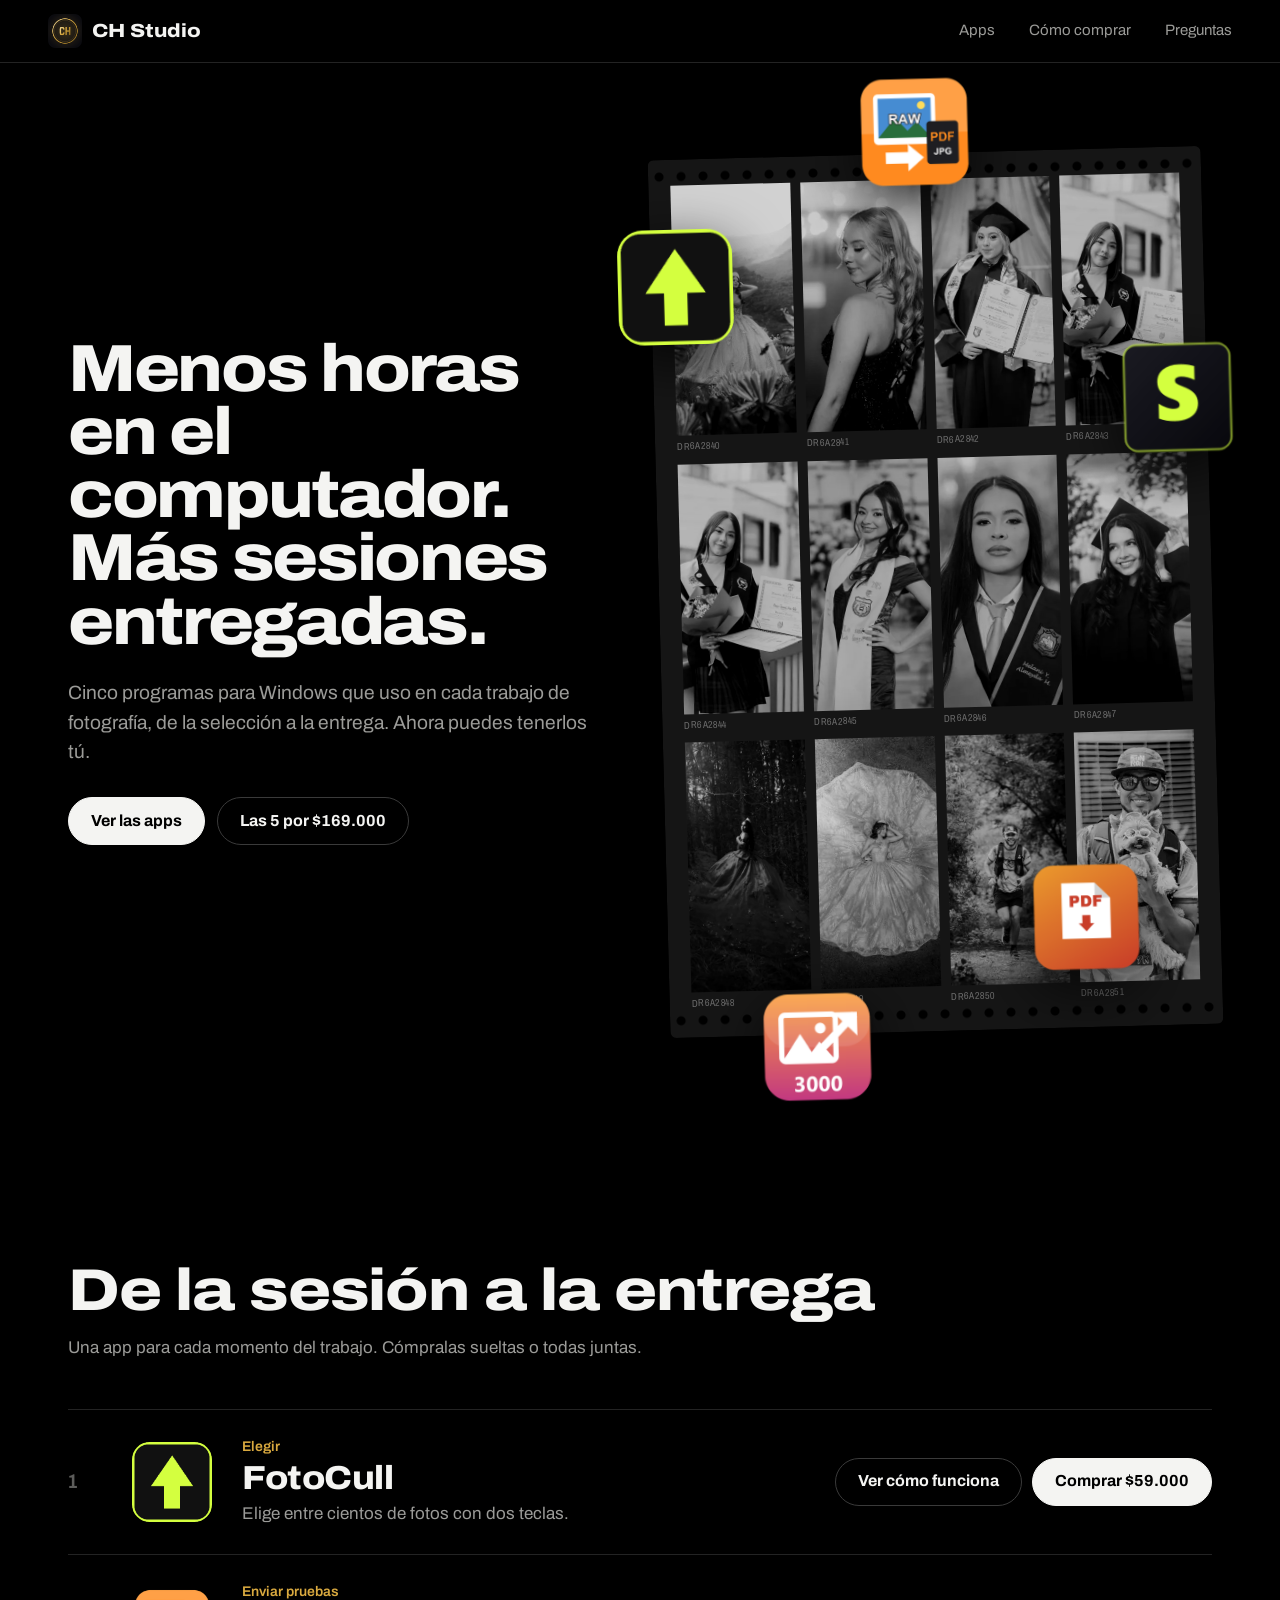
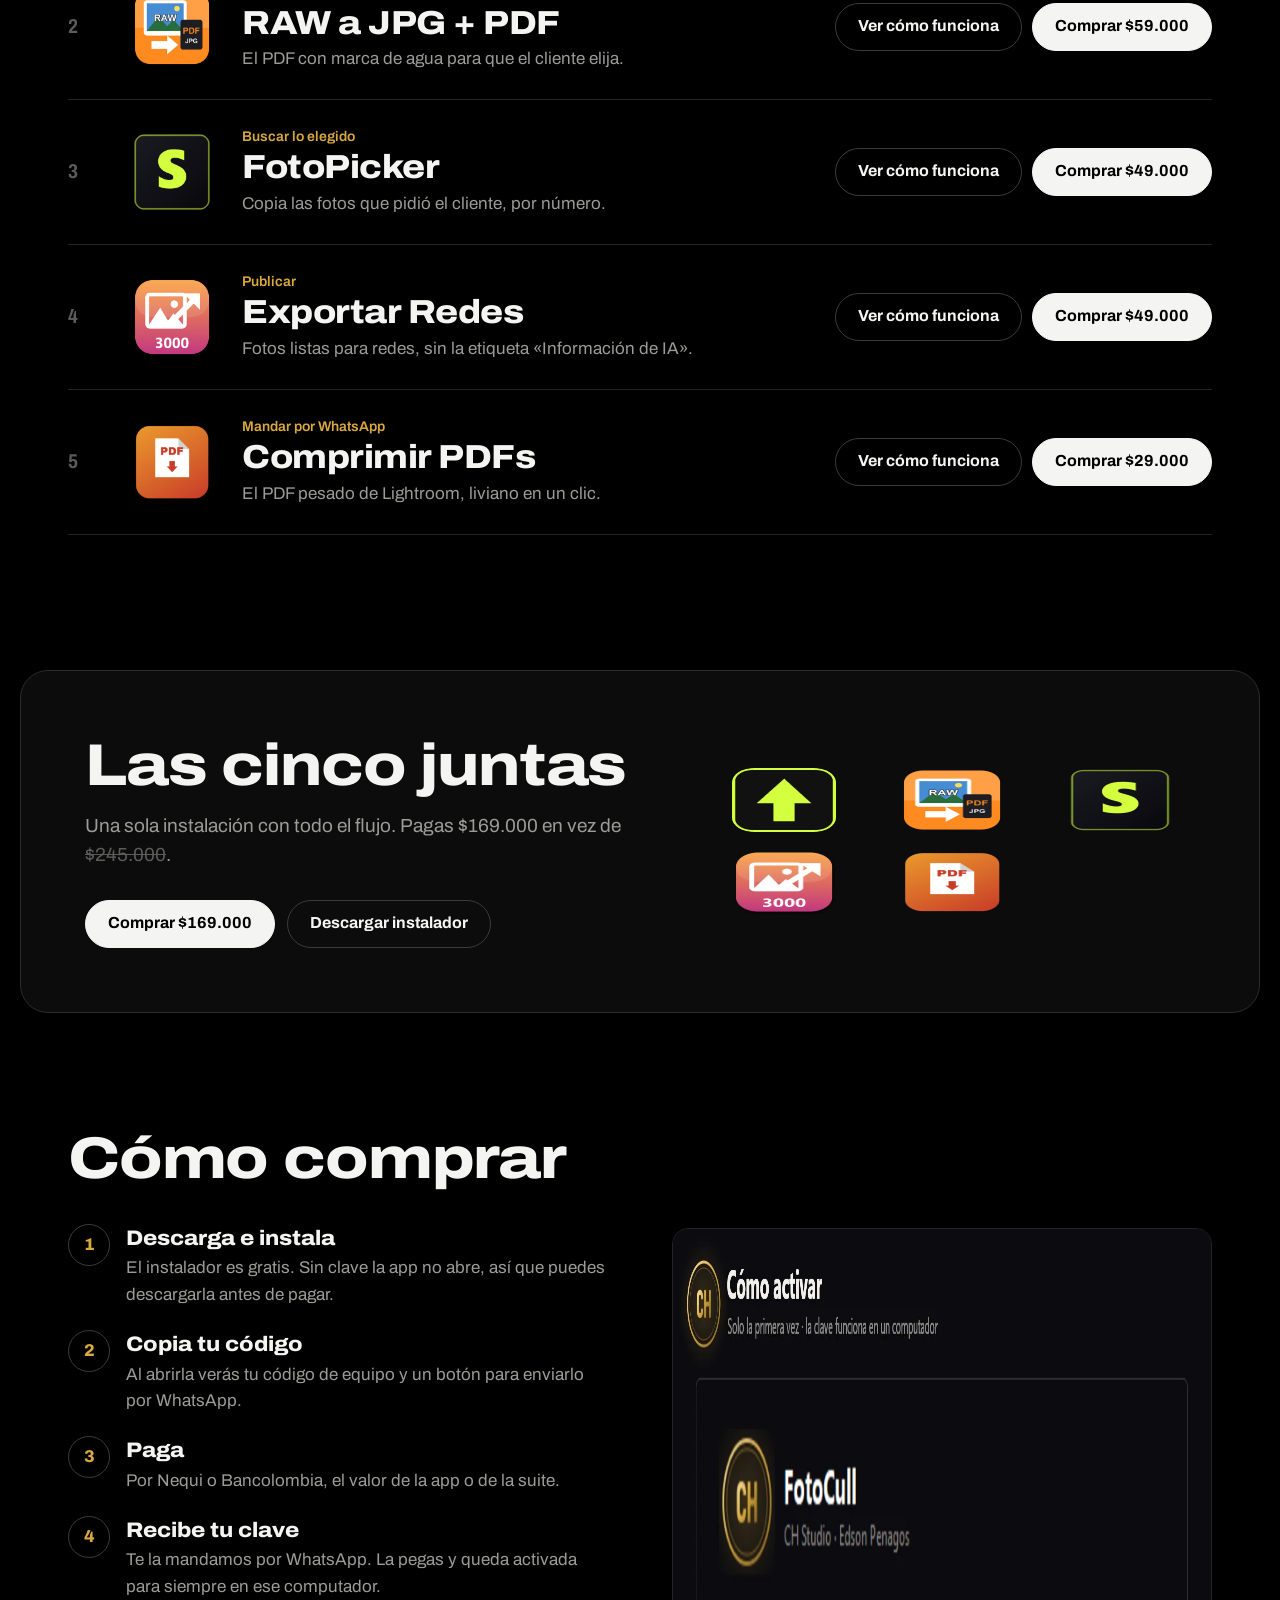
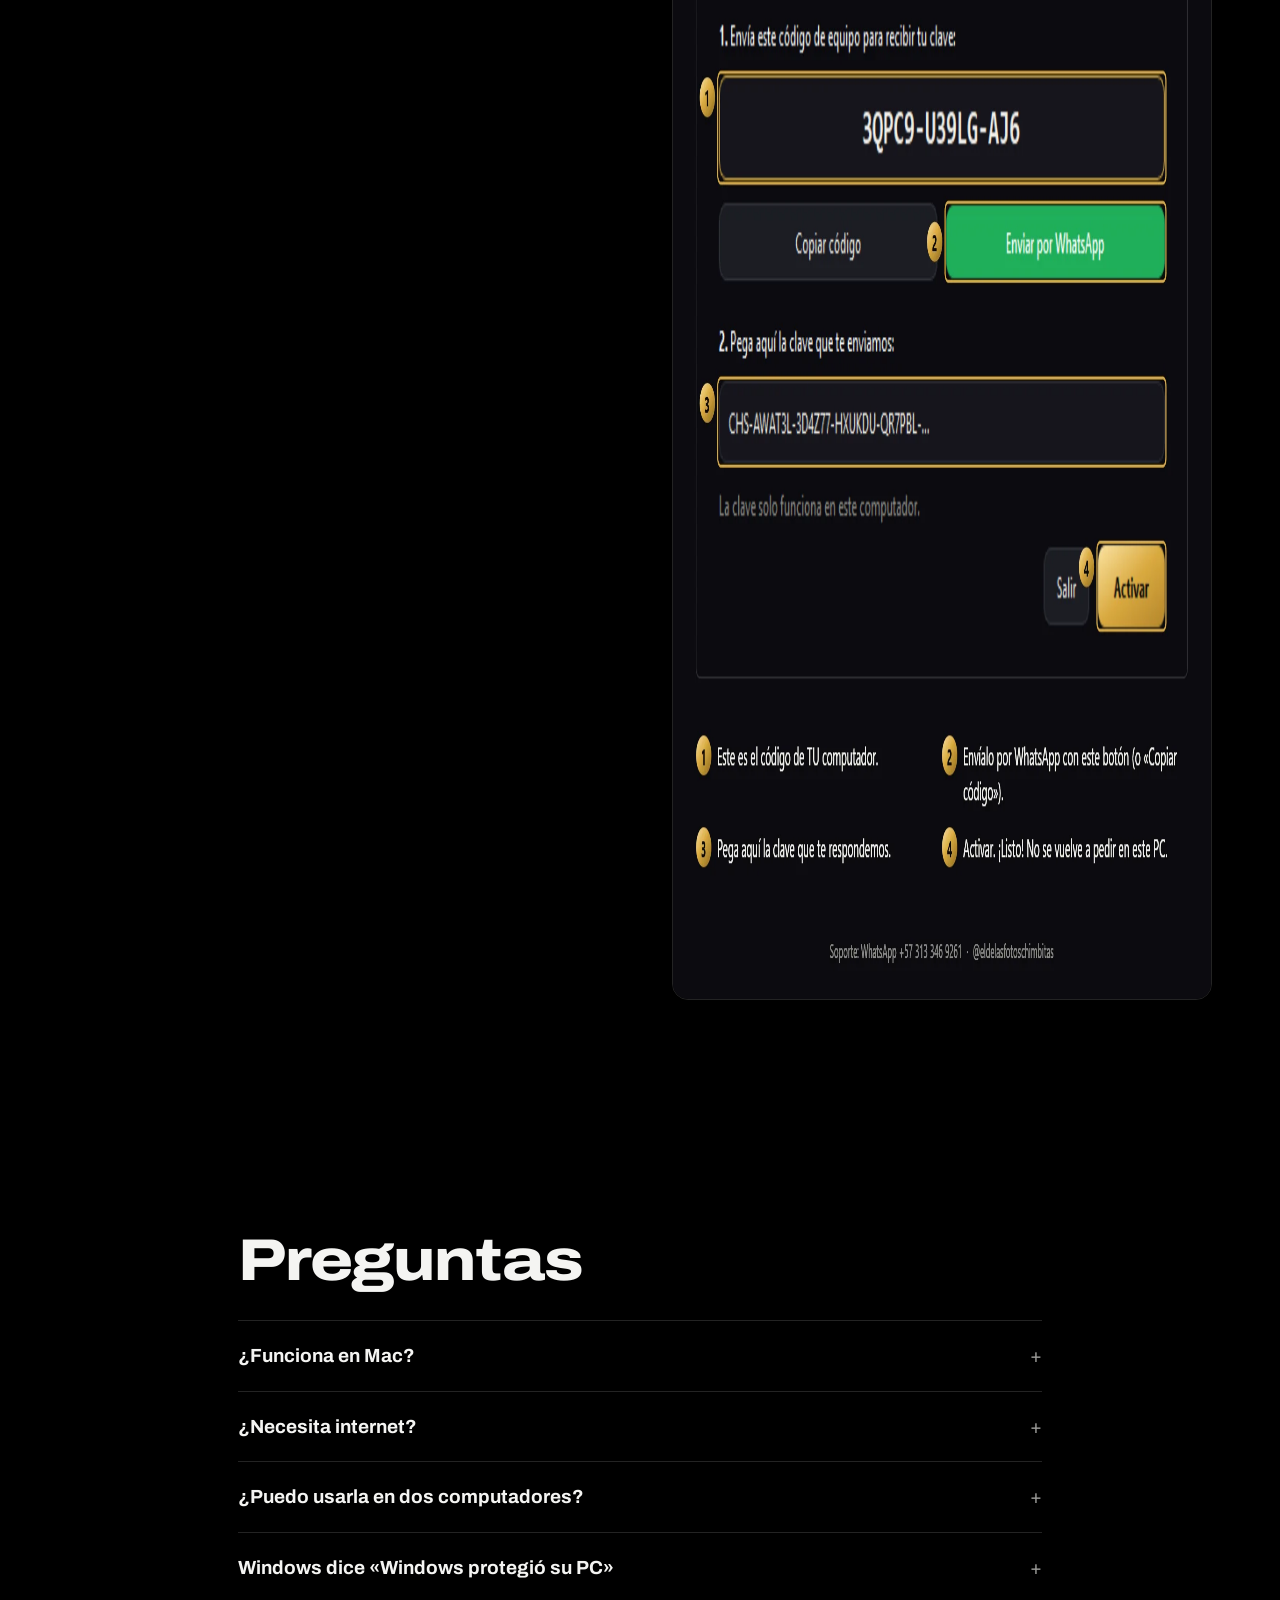
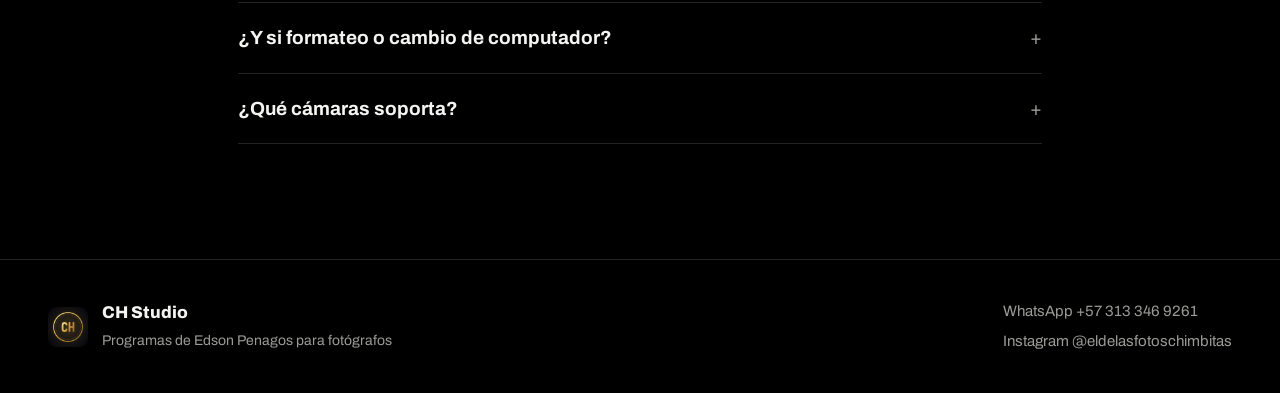
==== index.html @ 0a43f60b "Tienda CH Studio: portada, paginas de apps, videos y compra Co-Authored-By: Claude Opus 5.5 <noreply" ====
<!doctype html>
<html lang="es">
<head>
<meta charset="utf-8">
<meta name="viewport" content="width=device-width, initial-scale=1">
<title>CH Studio | Programas para fotógrafos</title>
<meta name="description" content="Cinco programas para Windows que ahorran horas en cada sesión: elegir fotos, enviar pruebas con marca de agua, copiar lo que pidió el cliente, exportar para redes sin «Información de IA» y comprimir PDF.">
<meta property="og:title" content="CH Studio | Programas para fotógrafos">
<meta property="og:description" content="Cinco programas para Windows que ahorran horas en cada sesión: elegir fotos, enviar pruebas con marca de agua, copiar lo que pidió el cliente, exportar para redes sin «Información de IA» y comprimir PDF.">
<meta property="og:image" content="https://eldelasfotoschimbitas.github.io/chstudio/img/og.jpg">
<meta property="og:url" content="https://eldelasfotoschimbitas.github.io/chstudio/">
<meta property="og:type" content="website">
<meta name="theme-color" content="#000000">
<link rel="icon" href="favicon.png">
<link rel="preconnect" href="https://fonts.googleapis.com"><link rel="preconnect" href="https://fonts.gstatic.com" crossorigin><link href="https://fonts.googleapis.com/css2?family=Archivo:wdth,wght@62..125,300..900&display=swap" rel="stylesheet">
<link rel="stylesheet" href="estilo.css">
</head>
<body>
<header class="barra">
  <a class="marca" href="index.html" aria-label="CH Studio, inicio"><img src="img/ch.png" alt="" width="34" height="34"><span>CH Studio</span></a>
  <nav><a href="#apps">Apps</a><a href="#comprar-como">Cómo comprar</a><a href="#preguntas">Preguntas</a></nav>
</header>

<main>
<section class="hero">
  <div class="hero-txt">
    <h1>Menos horas en el computador. Más sesiones entregadas.</h1>
    <p class="lead">Cinco programas para Windows que uso en cada trabajo de fotografía, de la selección a la entrega. Ahora puedes tenerlos tú.</p>
    <div class="cta">
      <a class="btn" href="#apps">Ver las apps</a>
      <a class="btn sec" href="#suite">Las 5 por $169.000</a>
    </div>
  </div>
  <div class="hoja" aria-hidden="false">
    <div class="hoja-fotos" aria-hidden="true"><figure><img src="img/fotos/DR6A2840.webp" alt="" loading="eager" width="200" height="250"><figcaption>DR6A2840</figcaption></figure><figure><img src="img/fotos/DR6A2841.webp" alt="" loading="eager" width="200" height="250"><figcaption>DR6A2841</figcaption></figure><figure><img src="img/fotos/DR6A2842.webp" alt="" loading="eager" width="200" height="250"><figcaption>DR6A2842</figcaption></figure><figure><img src="img/fotos/DR6A2843.webp" alt="" loading="eager" width="200" height="250"><figcaption>DR6A2843</figcaption></figure><figure><img src="img/fotos/DR6A2844.webp" alt="" loading="eager" width="200" height="250"><figcaption>DR6A2844</figcaption></figure><figure><img src="img/fotos/DR6A2845.webp" alt="" loading="eager" width="200" height="250"><figcaption>DR6A2845</figcaption></figure><figure><img src="img/fotos/DR6A2846.webp" alt="" loading="eager" width="200" height="250"><figcaption>DR6A2846</figcaption></figure><figure><img src="img/fotos/DR6A2847.webp" alt="" loading="eager" width="200" height="250"><figcaption>DR6A2847</figcaption></figure><figure><img src="img/fotos/DR6A2848.webp" alt="" loading="eager" width="200" height="250"><figcaption>DR6A2848</figcaption></figure><figure><img src="img/fotos/DR6A2849.webp" alt="" loading="eager" width="200" height="250"><figcaption>DR6A2849</figcaption></figure><figure><img src="img/fotos/DR6A2850.webp" alt="" loading="eager" width="200" height="250"><figcaption>DR6A2850</figcaption></figure><figure><img src="img/fotos/DR6A2851.webp" alt="" loading="eager" width="200" height="250"><figcaption>DR6A2851</figcaption></figure></div>
    <a class="flota f0" href="fotocull.html" aria-label="FotoCull"><img src="img/apps/fotocull.png" alt="" width="128" height="128"><span>FotoCull</span></a><a class="flota f1" href="raw-pdf.html" aria-label="RAW a JPG + PDF"><img src="img/apps/raw-pdf.png" alt="" width="128" height="128"><span>RAW a JPG + PDF</span></a><a class="flota f2" href="fotopicker.html" aria-label="FotoPicker"><img src="img/apps/fotopicker.png" alt="" width="128" height="128"><span>FotoPicker</span></a><a class="flota f3" href="exportar-redes.html" aria-label="Exportar Redes"><img src="img/apps/exportar-redes.png" alt="" width="128" height="128"><span>Exportar Redes</span></a><a class="flota f4" href="comprimir-pdfs.html" aria-label="Comprimir PDFs"><img src="img/apps/comprimir-pdfs.png" alt="" width="128" height="128"><span>Comprimir PDFs</span></a>
  </div>
</section>

<section id="apps" class="apps">
  <h2>De la sesión a la entrega</h2>
  <p class="sub">Una app para cada momento del trabajo. Cómpralas sueltas o todas juntas.</p>
  <ol class="filas">
    <li class="fila">
      <span class="n">1</span>
      <img class="ico" src="img/apps/fotocull.png" alt="" width="80" height="80">
      <div class="txt">
        <p class="paso">Elegir</p>
        <h3><a href="fotocull.html">FotoCull</a></h3>
        <p>Elige entre cientos de fotos con dos teclas.</p>
      </div>
      <div class="acc">
        <a class="btn sec" href="fotocull.html">Ver cómo funciona</a>
        <button type="button" class="btn" data-comprar data-nombre="FotoCull" data-precio="59000" data-archivo="CHStudio-FotoCull-Setup.exe" data-mb="28">Comprar $59.000</button>
      </div>
    </li>
    <li class="fila">
      <span class="n">2</span>
      <img class="ico" src="img/apps/raw-pdf.png" alt="" width="80" height="80">
      <div class="txt">
        <p class="paso">Enviar pruebas</p>
        <h3><a href="raw-pdf.html">RAW a JPG + PDF</a></h3>
        <p>El PDF con marca de agua para que el cliente elija.</p>
      </div>
      <div class="acc">
        <a class="btn sec" href="raw-pdf.html">Ver cómo funciona</a>
        <button type="button" class="btn" data-comprar data-nombre="RAW a JPG + PDF" data-precio="59000" data-archivo="CHStudio-RawPdf-Setup.exe" data-mb="31">Comprar $59.000</button>
      </div>
    </li>
    <li class="fila">
      <span class="n">3</span>
      <img class="ico" src="img/apps/fotopicker.png" alt="" width="80" height="80">
      <div class="txt">
        <p class="paso">Buscar lo elegido</p>
        <h3><a href="fotopicker.html">FotoPicker</a></h3>
        <p>Copia las fotos que pidió el cliente, por número.</p>
      </div>
      <div class="acc">
        <a class="btn sec" href="fotopicker.html">Ver cómo funciona</a>
        <button type="button" class="btn" data-comprar data-nombre="FotoPicker" data-precio="49000" data-archivo="CHStudio-FotoPicker-Setup.exe" data-mb="21">Comprar $49.000</button>
      </div>
    </li>
    <li class="fila">
      <span class="n">4</span>
      <img class="ico" src="img/apps/exportar-redes.png" alt="" width="80" height="80">
      <div class="txt">
        <p class="paso">Publicar</p>
        <h3><a href="exportar-redes.html">Exportar Redes</a></h3>
        <p>Fotos listas para redes, sin la etiqueta «Información de IA».</p>
      </div>
      <div class="acc">
        <a class="btn sec" href="exportar-redes.html">Ver cómo funciona</a>
        <button type="button" class="btn" data-comprar data-nombre="Exportar Redes" data-precio="49000" data-archivo="CHStudio-ExportarRedes-Setup.exe" data-mb="23">Comprar $49.000</button>
      </div>
    </li>
    <li class="fila">
      <span class="n">5</span>
      <img class="ico" src="img/apps/comprimir-pdfs.png" alt="" width="80" height="80">
      <div class="txt">
        <p class="paso">Mandar por WhatsApp</p>
        <h3><a href="comprimir-pdfs.html">Comprimir PDFs</a></h3>
        <p>El PDF pesado de Lightroom, liviano en un clic.</p>
      </div>
      <div class="acc">
        <a class="btn sec" href="comprimir-pdfs.html">Ver cómo funciona</a>
        <button type="button" class="btn" data-comprar data-nombre="Comprimir PDFs" data-precio="29000" data-archivo="CHStudio-ComprimirPDFs-Setup.exe" data-mb="25">Comprar $29.000</button>
      </div>
    </li>
  </ol>
</section>

<section id="suite" class="suite">
  <div>
    <h2>Las cinco juntas</h2>
    <p>Una sola instalación con todo el flujo. Pagas $169.000 en vez de <s>$245.000</s>.</p>
    <div class="cta">
      <button type="button" class="btn" data-comprar data-nombre="Suite completa" data-precio="169000" data-archivo="CHStudio-Suite-Setup.exe" data-mb="39">Comprar $169.000</button>
      <a class="btn sec" href="https://github.com/eldelasfotoschimbitas/chstudio/releases/latest/download/CHStudio-Suite-Setup.exe">Descargar instalador</a>
    </div>
  </div>
  <div class="suite-iconos"><img src="img/apps/fotocull.png" alt="FotoCull" width="64" height="64"><img src="img/apps/raw-pdf.png" alt="RAW a JPG + PDF" width="64" height="64"><img src="img/apps/fotopicker.png" alt="FotoPicker" width="64" height="64"><img src="img/apps/exportar-redes.png" alt="Exportar Redes" width="64" height="64"><img src="img/apps/comprimir-pdfs.png" alt="Comprimir PDFs" width="64" height="64"></div>
</section>

<section id="comprar-como" class="como">
  <h2>Cómo comprar</h2>
  <ol>
    <li><h3>Descarga e instala</h3><p>El instalador es gratis. Sin clave la app no abre, así que puedes descargarla antes de pagar.</p></li>
    <li><h3>Copia tu código</h3><p>Al abrirla verás tu código de equipo y un botón para enviarlo por WhatsApp.</p></li>
    <li><h3>Paga</h3><p>Por Nequi o Bancolombia, el valor de la app o de la suite.</p></li>
    <li><h3>Recibe tu clave</h3><p>Te la mandamos por WhatsApp. La pegas y queda activada para siempre en ese computador.</p></li>
  </ol>
  <figure class="como-img"><img src="img/guias/como-activar.webp" alt="Ventana de activación: código de equipo, botón de WhatsApp y campo para pegar la clave" loading="lazy" width="1400" height="1372"></figure>
</section>

<section id="preguntas" class="faq">
  <h2>Preguntas</h2>
  <details><summary>¿Funciona en Mac?</summary><p>No. Funciona en Windows 10 y Windows 11.</p></details>
  <details><summary>¿Necesita internet?</summary><p>No. Todo se hace en tu computador; tus fotos no se suben a ningún lado.</p></details>
  <details><summary>¿Puedo usarla en dos computadores?</summary><p>Cada clave sirve en un computador. Si necesitas otro, escríbenos.</p></details>
  <details><summary>Windows dice «Windows protegió su PC»</summary><p>Pasa con programas nuevos. Da clic en «Más información» y luego en «Ejecutar de todas formas».</p></details>
  <details><summary>¿Y si formateo o cambio de computador?</summary><p>El código de equipo cambia. Escríbenos y te damos una clave nueva.</p></details>
  <details><summary>¿Qué cámaras soporta?</summary><p>JPG y RAW de Canon, Nikon, Sony, Fujifilm, Panasonic, Olympus, Pentax, Samsung y DNG.</p></details>
</section>
</main>
<footer class="pie">
  <div><img src="img/ch.png" alt="" width="40" height="40"><p>CH Studio<br><span>Programas de Edson Penagos para fotógrafos</span></p></div>
  <div class="pie-links">
    <a href="https://wa.me/573133469261" target="_blank" rel="noopener">WhatsApp +57 313 346 9261</a>
    <a href="https://www.instagram.com/eldelasfotoschimbitas" target="_blank" rel="noopener">Instagram @eldelasfotoschimbitas</a>
  </div>
</footer>

<dialog id="compra" aria-labelledby="compra-titulo">
  <form method="dialog" class="cerrar-f"><button class="cerrar" aria-label="Cerrar">×</button></form>
  <h2 id="compra-titulo">Comprar <span data-c="nombre"></span></h2>
  <p class="precio-dlg" data-c="precio"></p>
  <ol class="pasos-compra">
    <li>
      <h3>Descarga e instala</h3>
      <p>Funciona en Windows 10 y 11. Pesa <span data-c="mb"></span> MB.</p>
      <a class="btn sec" data-c="descarga" href="#">Descargar instalador</a>
    </li>
    <li>
      <h3>Copia tu código de equipo</h3>
      <p>Al abrir la app aparece un código como <code>3QPC9-U39LG-AJ6</code>. Pégalo aquí:</p>
      <input id="codigo" autocomplete="off" spellcheck="false" placeholder="XXXXX-XXXXX-XXX" aria-label="Código de equipo">
    </li>
    <li>
      <h3>Paga <span data-c="precio2"></span></h3>
      <div class="cuentas">
        <div><span>Nequi</span><b>3232277118</b><button type="button" class="copiar" data-copiar="3232277118">Copiar</button></div>
        <div><span>Bancolombia Ahorros</span><b>31236611151</b><button type="button" class="copiar" data-copiar="31236611151">Copiar</button></div>
      </div>
      <p class="nota">A nombre de Edson David Penagos.</p>
    </li>
    <li>
      <h3>Envía el comprobante</h3>
      <p>Te respondemos por WhatsApp con tu clave de activación.</p>
      <a class="btn wa" id="enviar-wa" href="#" target="_blank" rel="noopener">Enviar comprobante por WhatsApp</a>
    </li>
  </ol>
</dialog>
<script>window.CH = {"wa": "573133469261", "descarga": "https://github.com/eldelasfotoschimbitas/chstudio/releases/latest/download/"};</script>
<script src="tienda.js"></script>
</body></html>
---- estilo.css ----
:root {
  --negro: #000;
  --blanco: #f4f4f2;
  --gris: #9b9b98;
  --gris-2: #5c5c5a;
  --linea: #232323;
  --panel: #0c0c0c;
  --oro: #d9a93f;
  --oro-claro: #fbe3a1;
  --ancho: 1240px;
  color-scheme: dark;
}

* { box-sizing: border-box; }
html { scroll-behavior: smooth; }
body {
  margin: 0;
  background: var(--negro);
  color: var(--blanco);
  font-family: "Archivo", "Segoe UI", system-ui, sans-serif;
  font-size: 17px;
  line-height: 1.55;
  font-variation-settings: "wdth" 100;
  -webkit-font-smoothing: antialiased;
}
img, video { max-width: 100%; display: block; }
a { color: inherit; }
h1, h2, h3 { margin: 0; line-height: 1.02; font-weight: 800; }
h2 {
  font-size: clamp(34px, 4.6vw, 64px);
  font-variation-settings: "wdth" 118;
  letter-spacing: -0.02em;
}
p { margin: 0; }
:focus-visible { outline: 2px solid var(--oro); outline-offset: 3px; border-radius: 6px; }
code { font-family: Consolas, monospace; background: #161616; padding: 2px 6px; border-radius: 4px; }

/* ---------- barra ---------- */
.barra {
  position: sticky; top: 0; z-index: 20;
  display: flex; align-items: center; justify-content: space-between;
  padding: 14px clamp(16px, 4vw, 48px);
  background: rgba(0, 0, 0, .82);
  backdrop-filter: blur(12px);
  border-bottom: 1px solid var(--linea);
}
.marca { display: flex; align-items: center; gap: 10px; text-decoration: none; font-weight: 800;
  font-variation-settings: "wdth" 115; font-size: 19px; }
.barra nav { display: flex; gap: clamp(14px, 3vw, 34px); font-size: 15px; }
.barra nav a { text-decoration: none; color: var(--gris); }
.barra nav a:hover { color: var(--blanco); }

/* ---------- botones ---------- */
.btn {
  display: inline-flex; align-items: center; justify-content: center;
  min-height: 48px; padding: 0 22px;
  border-radius: 999px; border: 1px solid var(--blanco);
  background: var(--blanco); color: var(--negro);
  font: inherit; font-weight: 700; font-size: 16px; text-decoration: none; cursor: pointer;
  transition: background .15s, color .15s, border-color .15s;
}
.btn:hover { background: var(--oro-claro); border-color: var(--oro-claro); }
.btn.sec { background: transparent; color: var(--blanco); border-color: #3a3a3a; }
.btn.sec:hover { border-color: var(--blanco); }
.btn.wa { background: #1faf5a; border-color: #1faf5a; color: #fff; }
.btn.wa:hover { background: #25d366; border-color: #25d366; }
.cta { display: flex; flex-wrap: wrap; gap: 12px; margin-top: 30px; }

main section { padding: clamp(64px, 9vw, 130px) clamp(16px, 4vw, 48px); max-width: var(--ancho); margin: 0 auto; }

/* ---------- hero: hoja de contactos con apps flotando ---------- */
.hero {
  display: grid; grid-template-columns: 1fr 1.05fr; gap: clamp(28px, 5vw, 72px); align-items: center;
  padding-top: clamp(48px, 7vw, 96px);
}
.hero h1 {
  font-size: clamp(44px, 5.2vw, 80px);
  font-variation-settings: "wdth" 112;
  letter-spacing: -0.035em;
  line-height: .95;
}
.lead { color: var(--gris); font-size: clamp(17px, 1.5vw, 20px); max-width: 34em; margin-top: 24px; }

.hoja {
  position: relative;
  padding: 26px 22px;
  background:
    radial-gradient(circle, #000 0 4px, transparent 5px) 0 6px / 22px 22px repeat-x,
    radial-gradient(circle, #000 0 4px, transparent 5px) 0 calc(100% - 6px) / 22px 22px repeat-x,
    #151515;
  border-radius: 6px;
  transform: rotate(-1.5deg);
}
.hoja-fotos { display: grid; grid-template-columns: repeat(4, 1fr); gap: 10px; }
.hoja-fotos figure { margin: 0; }
.hoja-fotos img { width: 100%; aspect-ratio: 5 / 6; object-fit: cover; filter: grayscale(1) contrast(1.08) brightness(.82); }
.hoja-fotos figcaption {
  font-size: 10px; color: #6b6b6b; margin-top: 3px; letter-spacing: .04em;
  font-variation-settings: "wdth" 75;
}

.flota {
  position: absolute; width: clamp(70px, 9vw, 122px); text-decoration: none;
  filter: drop-shadow(0 18px 28px rgba(0, 0, 0, .75));
  animation: flotar 7s ease-in-out infinite;
  transform-origin: center;
}
.flota img { width: 100%; height: auto; border-radius: 22%; transition: transform .2s; }
.flota span {
  position: absolute; left: 50%; top: 100%; transform: translate(-50%, 4px);
  white-space: nowrap; font-size: 13px; font-weight: 700; background: var(--blanco); color: var(--negro);
  padding: 3px 10px; border-radius: 999px; opacity: 0; transition: opacity .15s;
}
.flota:hover img, .flota:focus-visible img { transform: scale(1.08) rotate(-3deg); }
.flota:hover span, .flota:focus-visible span { opacity: 1; }
.f0 { left: -6%; top: 8%; animation-duration: 7.5s; }
.f1 { left: 38%; top: -9%; animation-duration: 6.2s; animation-delay: -2s; }
.f2 { right: -5%; top: 22%; animation-duration: 8s; animation-delay: -4s; }
.f3 { left: 16%; bottom: -8%; animation-duration: 6.8s; animation-delay: -1s; }
.f4 { right: 14%; bottom: 6%; animation-duration: 7.2s; animation-delay: -3s; }
@keyframes flotar {
  0%, 100% { translate: 0 0; rotate: -2deg; }
  50% { translate: 0 -16px; rotate: 2deg; }
}

/* ---------- lista de apps ---------- */
.apps .sub { color: var(--gris); margin-top: 14px; }
.filas { list-style: none; margin: 48px 0 0; padding: 0; border-top: 1px solid var(--linea); }
.fila {
  display: grid; grid-template-columns: 34px 80px 1fr auto; gap: clamp(14px, 2.4vw, 30px); align-items: center;
  padding: 26px 0; border-bottom: 1px solid var(--linea);
}
.fila .n { color: var(--gris-2); font-weight: 700; font-variation-settings: "wdth" 80; font-size: 20px; }
.fila .ico { border-radius: 22%; }
.paso { color: var(--oro); font-size: 14px; font-weight: 600; margin-bottom: 4px; }
.fila h3 { font-size: clamp(24px, 2.6vw, 34px); font-variation-settings: "wdth" 112; letter-spacing: -0.015em; }
.fila h3 a { text-decoration: none; }
.fila h3 a:hover { text-decoration: underline; text-decoration-thickness: 2px; text-underline-offset: 5px; }
.fila .txt p:last-child { color: var(--gris); margin-top: 6px; }
.fila .acc { display: flex; gap: 10px; flex-wrap: wrap; justify-content: flex-end; }

/* ---------- suite ---------- */
.suite {
  display: grid; grid-template-columns: 1.2fr 1fr; gap: 40px; align-items: center;
  border: 1px solid #2c2c2c; border-radius: 28px; padding: clamp(28px, 5vw, 64px) !important;
  margin-top: 20px !important; background: var(--panel);
}
.suite > div > p { color: var(--gris); margin-top: 16px; font-size: 19px; }
.suite s { color: var(--gris-2); }
.suite-iconos { display: grid; grid-template-columns: repeat(3, 1fr); gap: 18px; justify-items: center; }
.suite-iconos img { width: 100%; max-width: 104px; border-radius: 22%; }

/* ---------- cómo comprar ---------- */
.como { display: grid; grid-template-columns: 1fr 1fr; gap: 20px 64px; align-items: start; }
.como h2 { grid-column: 1 / -1; }
.como ol { list-style: none; counter-reset: p; margin: 20px 0 0; padding: 0; }
.como li { counter-increment: p; position: relative; padding: 0 0 26px 58px; }
.como li::before {
  content: counter(p); position: absolute; left: 0; top: -4px;
  width: 40px; height: 40px; border-radius: 50%; border: 1px solid #3a3a3a;
  display: grid; place-items: center; font-weight: 800; color: var(--oro);
}
.como h3 { font-size: 21px; font-variation-settings: "wdth" 110; }
.como li p { color: var(--gris); margin-top: 6px; max-width: 32em; }
.como-img { margin: 20px 0 0; }
.como-img img { border-radius: 16px; border: 1px solid var(--linea); }

/* ---------- preguntas ---------- */
.faq { max-width: 900px !important; }
.faq h2 { margin-bottom: 30px; }
.faq details { border-top: 1px solid var(--linea); padding: 20px 0; }
.faq details:last-of-type { border-bottom: 1px solid var(--linea); }
.faq summary { cursor: pointer; font-weight: 700; font-size: 19px; list-style: none; display: flex; justify-content: space-between; gap: 20px; }
.faq summary::after { content: "+"; color: var(--gris); font-weight: 400; }
.faq details[open] summary::after { content: "−"; }
.faq details p { color: var(--gris); margin-top: 12px; max-width: 46em; }

/* ---------- página de producto ---------- */
.prod-hero { display: grid; grid-template-columns: 1.3fr 1fr; gap: 48px; align-items: center; }
.prod-hero h1 { font-size: clamp(52px, 8vw, 118px); font-variation-settings: "wdth" 115; letter-spacing: -0.04em; line-height: .92; margin-top: 6px; }
.frase { font-size: clamp(21px, 2.2vw, 28px); margin-top: 18px; font-weight: 600; max-width: 22em; line-height: 1.25; }
.req { color: var(--gris-2); font-size: 14px; margin-top: 18px; }
.prod-ico { display: grid; place-items: center; position: relative; }
.prod-ico::before {
  content: ""; position: absolute; width: 70%; aspect-ratio: 1; border-radius: 50%;
  background: radial-gradient(circle, rgba(217, 169, 63, .22), transparent 68%);
}
.prod-ico img { width: min(300px, 70%); border-radius: 22%; position: relative;
  filter: drop-shadow(0 30px 50px rgba(0, 0, 0, .9)); animation: flotar 7s ease-in-out infinite; }

.ver h2, .funciones h2, .guia h2 { margin-bottom: 36px; }
.videos { display: grid; grid-template-columns: 1fr 260px; gap: 24px; align-items: start; }
.videos video { width: 100%; height: auto; border-radius: 18px; background: #111; border: 1px solid var(--linea); }
.corto { margin: 0; }
.corto figcaption { color: var(--gris); font-size: 14px; margin-top: 10px; text-align: center; }

.funciones ul { list-style: none; padding: 0; margin: 0; display: grid; grid-template-columns: repeat(3, 1fr); gap: 0 40px; }
.funciones li { border-top: 1px solid var(--linea); padding: 22px 0 30px; }
.funciones h3 { font-size: 20px; font-variation-settings: "wdth" 108; }
.funciones li p { color: var(--gris); margin-top: 8px; }

.guia img { border-radius: 18px; border: 1px solid var(--linea); max-width: 820px; margin: 0 auto; width: 100%; height: auto; }

.cierre { text-align: center; display: grid; justify-items: center; gap: 14px; }
.cierre img { border-radius: 22%; }
.cierre p { color: var(--gris); }
.cierre .cta { justify-content: center; margin-top: 10px; }

.otras { display: flex; justify-content: space-between; gap: 16px; max-width: var(--ancho); margin: 0 auto;
  padding: 0 clamp(16px, 4vw, 48px) 60px; }
.otras a { display: flex; align-items: center; gap: 14px; text-decoration: none; color: var(--gris); font-size: 14px; }
.otras a b { color: var(--blanco); font-size: 18px; }
.otras a img { border-radius: 22%; }
.otras .der { text-align: right; }

/* ---------- pie ---------- */
.pie {
  border-top: 1px solid var(--linea); padding: 40px clamp(16px, 4vw, 48px);
  display: flex; justify-content: space-between; align-items: center; gap: 24px; flex-wrap: wrap;
}
.pie > div:first-child { display: flex; gap: 14px; align-items: center; font-weight: 800; }
.pie span { color: var(--gris); font-weight: 400; font-size: 14px; }
.pie-links { display: flex; flex-direction: column; gap: 6px; font-size: 15px; color: var(--gris); }
.pie-links a { text-decoration: none; }
.pie-links a:hover { color: var(--blanco); }

/* ---------- diálogo de compra ---------- */
dialog {
  width: min(560px, calc(100vw - 24px)); max-height: calc(100vh - 32px);
  background: #0b0b0b; color: var(--blanco); border: 1px solid #2e2e2e; border-radius: 24px;
  padding: 30px clamp(20px, 4vw, 36px);
}
dialog::backdrop { background: rgba(0, 0, 0, .78); backdrop-filter: blur(4px); }
dialog[open] { animation: abrir .2s ease-out; }
@keyframes abrir { from { opacity: 0; transform: translateY(10px); } }
dialog h2 { font-size: 30px; font-variation-settings: "wdth" 112; padding-right: 30px; }
.precio-dlg { color: var(--oro); font-size: 22px; font-weight: 800; margin-top: 4px; }
.cerrar-f { position: absolute; right: 18px; top: 16px; }
.cerrar { background: none; border: 0; color: var(--gris); font-size: 30px; cursor: pointer; line-height: 1; }
.cerrar:hover { color: var(--blanco); }
.pasos-compra { list-style: none; counter-reset: p; padding: 0; margin: 24px 0 0; }
.pasos-compra li { counter-increment: p; position: relative; padding: 0 0 22px 46px; }
.pasos-compra li::before {
  content: counter(p); position: absolute; left: 0; top: -2px; width: 30px; height: 30px; border-radius: 50%;
  background: var(--blanco); color: var(--negro); display: grid; place-items: center; font-weight: 800; font-size: 15px;
}
.pasos-compra h3 { font-size: 18px; }
.pasos-compra p { color: var(--gris); font-size: 15px; margin: 4px 0 10px; }
.pasos-compra .btn { min-height: 42px; font-size: 15px; }
#codigo {
  width: 100%; background: #151515; border: 1px solid #333; border-radius: 12px; color: var(--blanco);
  font: 700 20px Consolas, monospace; letter-spacing: .06em; padding: 12px 14px; text-transform: uppercase;
}
#codigo:focus { outline: none; border-color: var(--oro); }
.cuentas { display: grid; gap: 8px; }
.cuentas div { display: grid; grid-template-columns: 1fr auto auto; gap: 12px; align-items: center;
  background: #151515; border-radius: 12px; padding: 10px 12px; }
.cuentas span { color: var(--gris); font-size: 14px; }
.cuentas b { font: 700 17px Consolas, monospace; }
.copiar { background: none; border: 1px solid #3a3a3a; color: var(--blanco); border-radius: 999px; padding: 6px 12px; cursor: pointer; font: inherit; font-size: 13px; }
.copiar:hover { border-color: var(--blanco); }
.nota { font-size: 13px !important; margin-top: 8px !important; }

/* ---------- móvil ---------- */
@media (max-width: 900px) {
  .hero, .prod-hero, .suite, .como { grid-template-columns: 1fr; }
  .hoja { margin: 80px 10px 50px; }
  .f1 { top: -5%; }
  .prod-ico { order: -1; }
  .prod-ico img { width: 150px; }
  .videos { grid-template-columns: 1fr; }
  .corto { max-width: 300px; margin: 0 auto; }
  .funciones ul { grid-template-columns: 1fr; }
  .fila { grid-template-columns: 56px 1fr; }
  .fila .n { display: none; }
  .fila .ico { width: 56px; height: 56px; }
  .fila .acc { grid-column: 1 / -1; justify-content: flex-start; }
  .suite-iconos { grid-template-columns: repeat(5, 1fr); }
  .barra nav a:not(:first-child) { display: none; }
}
@media (prefers-reduced-motion: reduce) {
  * { animation: none !important; transition: none !important; scroll-behavior: auto !important; }
}
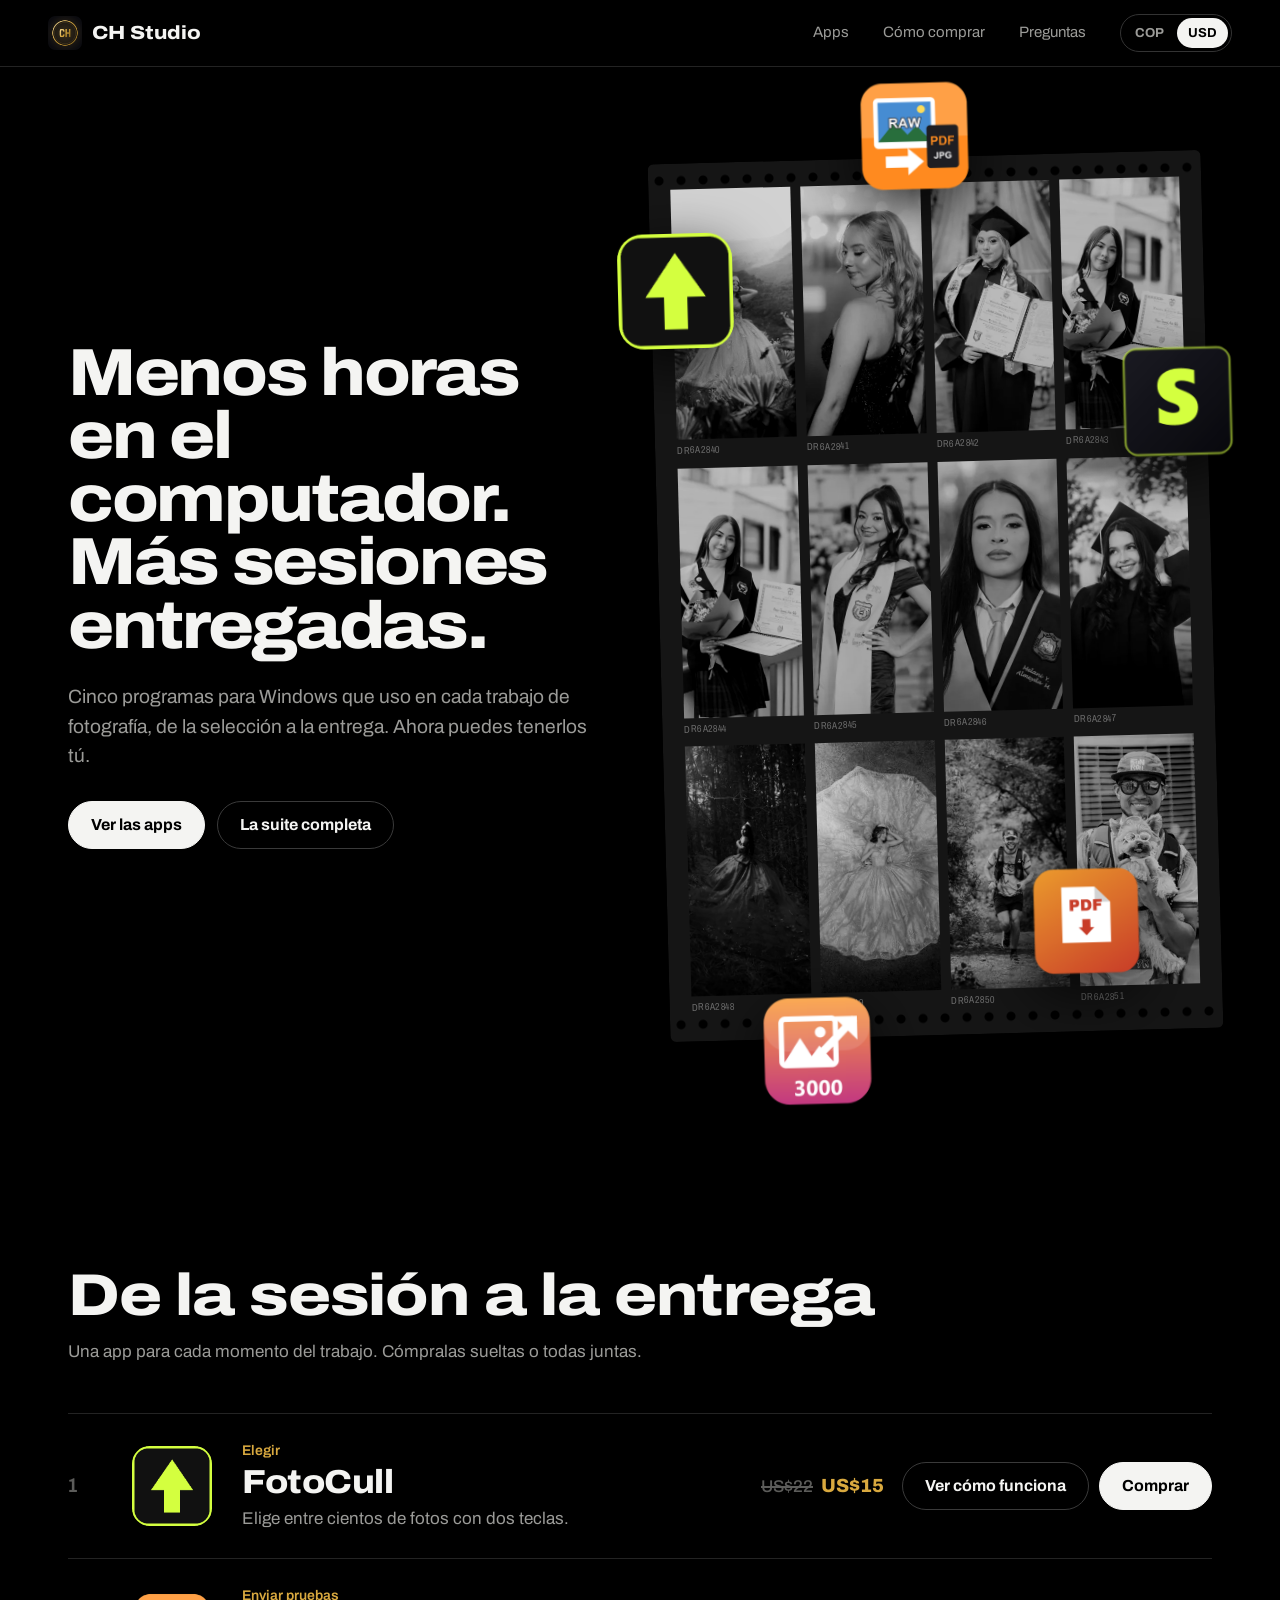
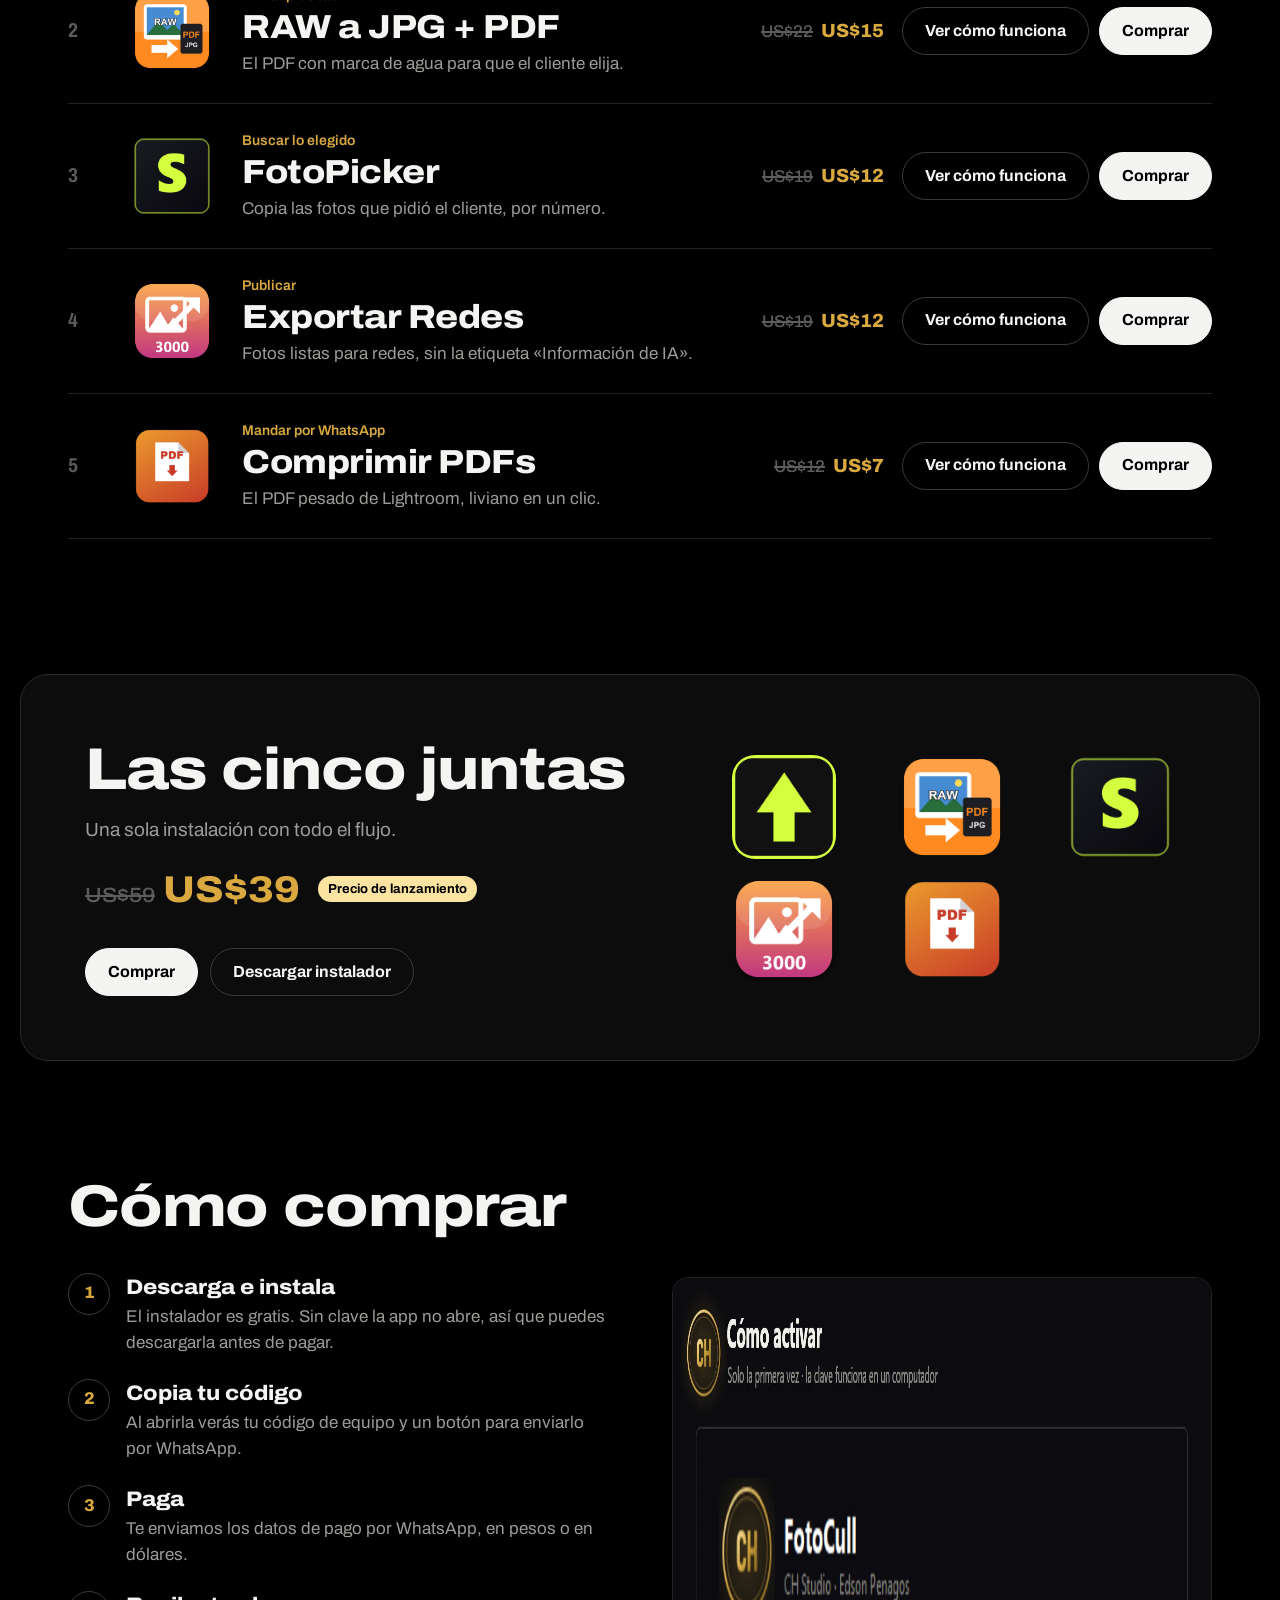
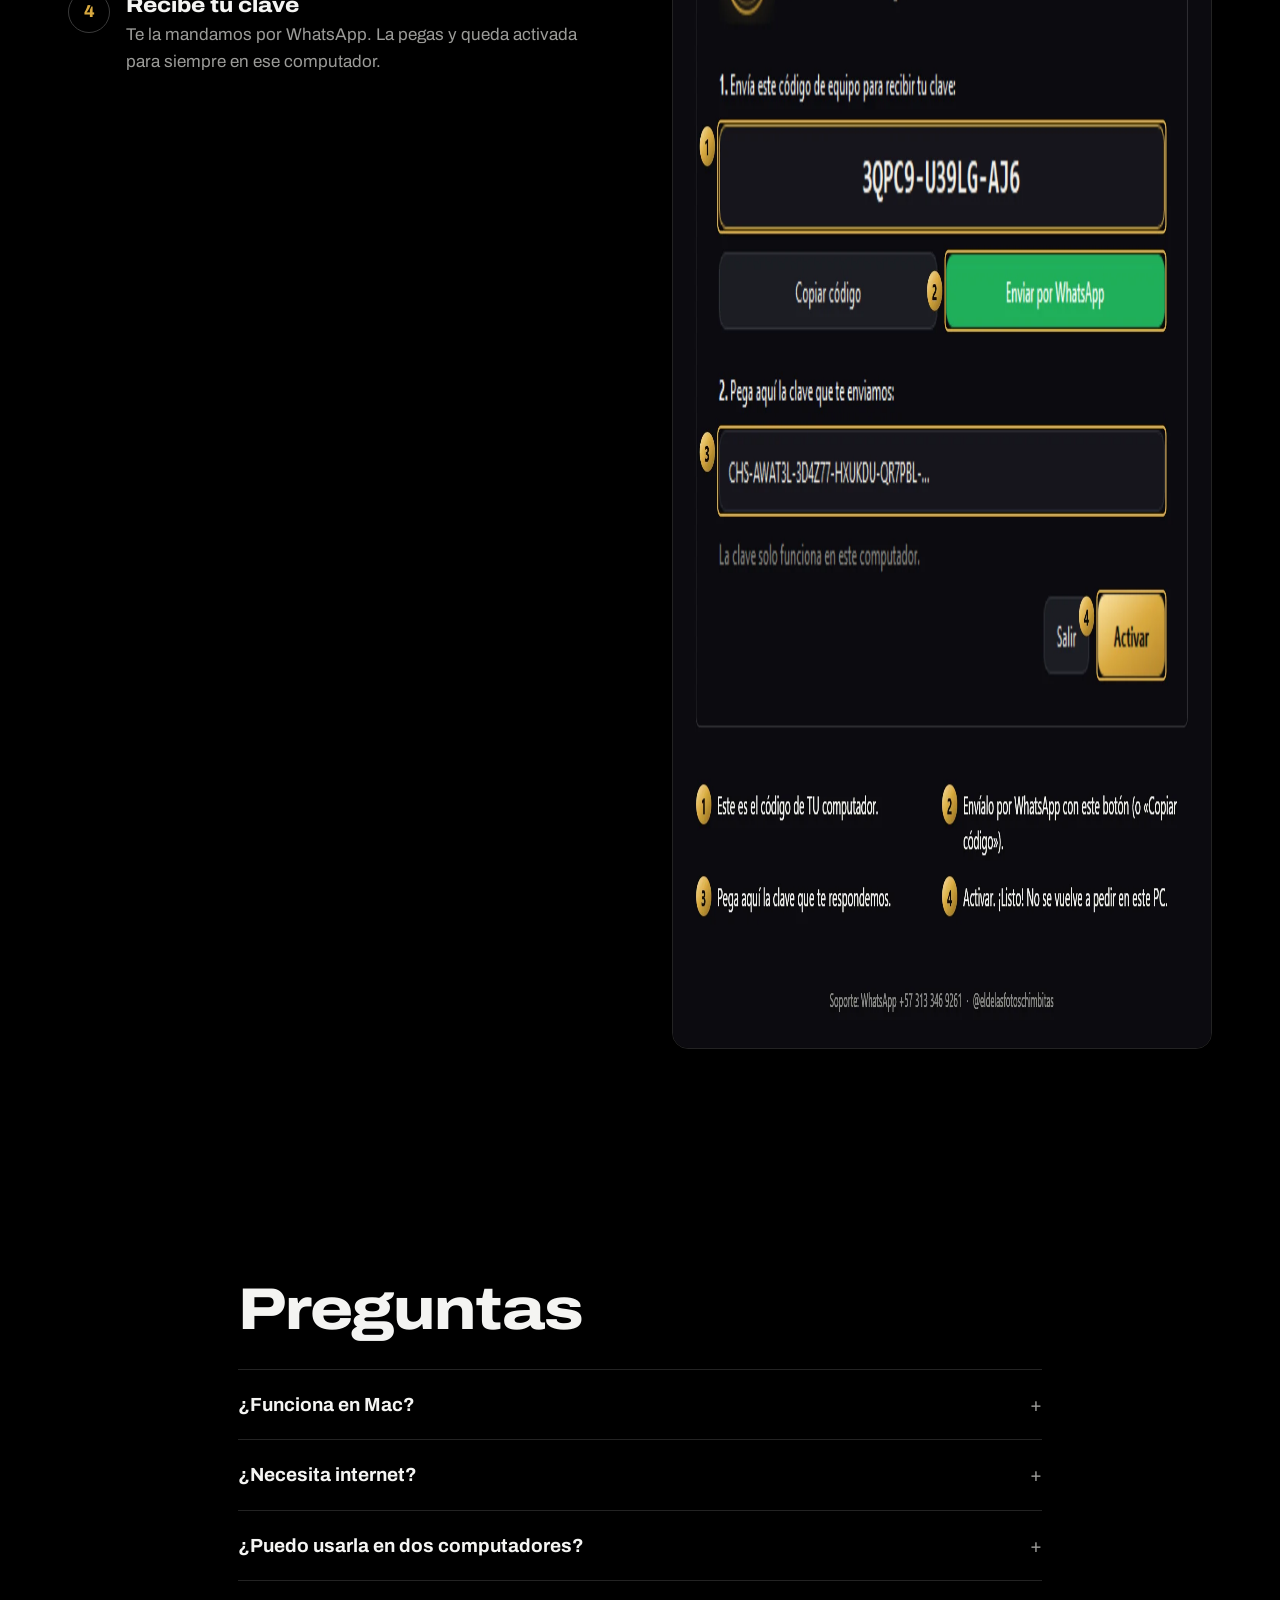
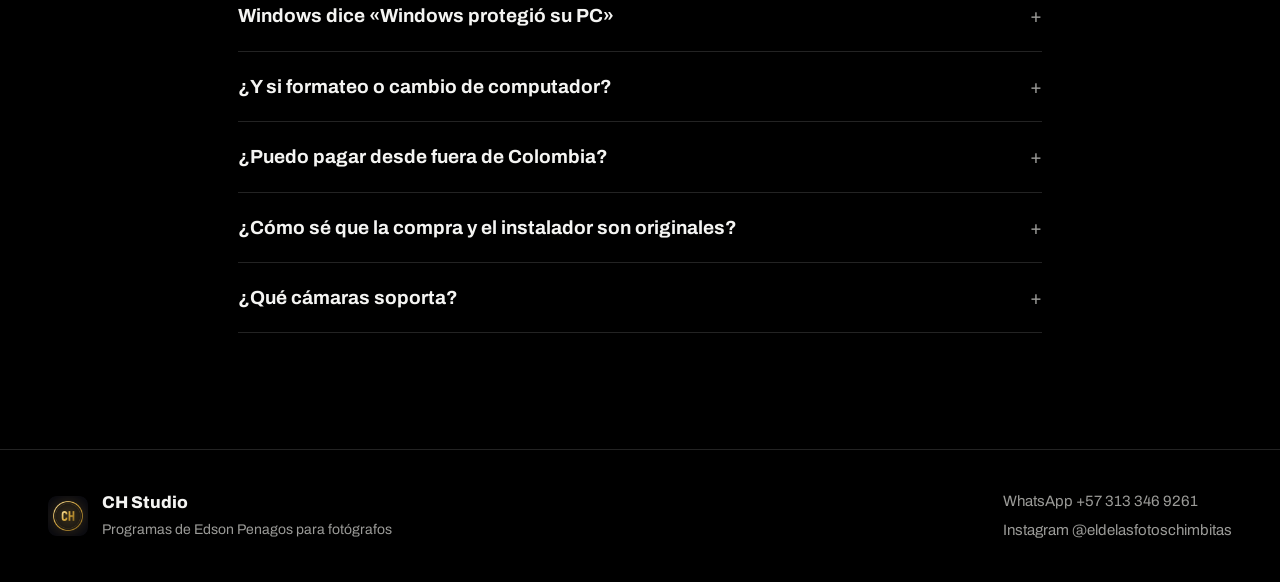
==== commit 4cd992e1: "Precios de lanzamiento con precio normal tachado, COP/USD, boton volver y subir, verificacion de des" ====
--- a/index.html
+++ b/index.html
@@ -17,9 +17,10 @@
 </head>
 <body>
 <header class="barra">
-  <a class="marca" href="index.html" aria-label="CH Studio, inicio"><img src="img/ch.png" alt="" width="34" height="34"><span>CH Studio</span></a>
-  <nav><a href="#apps">Apps</a><a href="#comprar-como">Cómo comprar</a><a href="#preguntas">Preguntas</a></nav>
+  <div class="izq"><a class="marca" href="index.html" aria-label="CH Studio, inicio"><img src="img/ch.png" alt="" width="34" height="34"><span>CH Studio</span></a></div>
+  <nav><a href="#apps">Apps</a><a href="#comprar-como">Cómo comprar</a><a href="#preguntas">Preguntas</a><div class="moneda" role="group" aria-label="Moneda"><button type="button" data-moneda="cop" aria-pressed="true">COP</button><button type="button" data-moneda="usd" aria-pressed="false">USD</button></div></nav>
 </header>
+<a class="subir" href="#" aria-label="Volver arriba"><svg viewBox="0 0 24 24" width="22" height="22" aria-hidden="true"><path d="M5 15l7-7 7 7" fill="none" stroke="currentColor" stroke-width="2.2" stroke-linecap="round" stroke-linejoin="round"/></svg></a>
 
 <main>
 <section class="hero">
@@ -28,7 +29,7 @@
     <p class="lead">Cinco programas para Windows que uso en cada trabajo de fotografía, de la selección a la entrega. Ahora puedes tenerlos tú.</p>
     <div class="cta">
       <a class="btn" href="#apps">Ver las apps</a>
-      <a class="btn sec" href="#suite">Las 5 por $169.000</a>
+      <a class="btn sec" href="#suite">La suite completa</a>
     </div>
   </div>
   <div class="hoja" aria-hidden="false">
@@ -50,8 +51,9 @@
         <p>Elige entre cientos de fotos con dos teclas.</p>
       </div>
       <div class="acc">
+        <span class="pr" data-cop="59000" data-usd="15" data-cop0="89000" data-usd0="22"><s aria-label="Precio normal">$89.000</s> <b>$59.000</b></span>
         <a class="btn sec" href="fotocull.html">Ver cómo funciona</a>
-        <button type="button" class="btn" data-comprar data-nombre="FotoCull" data-precio="59000" data-archivo="CHStudio-FotoCull-Setup.exe" data-mb="28">Comprar $59.000</button>
+        <button type="button" class="btn" data-comprar data-nombre="FotoCull" data-cop="59000" data-usd="15" data-cop0="89000" data-usd0="22" data-archivo="CHStudio-FotoCull-Setup.exe" data-mb="28">Comprar</button>
       </div>
     </li>
     <li class="fila">
@@ -63,8 +65,9 @@
         <p>El PDF con marca de agua para que el cliente elija.</p>
       </div>
       <div class="acc">
+        <span class="pr" data-cop="59000" data-usd="15" data-cop0="89000" data-usd0="22"><s aria-label="Precio normal">$89.000</s> <b>$59.000</b></span>
         <a class="btn sec" href="raw-pdf.html">Ver cómo funciona</a>
-        <button type="button" class="btn" data-comprar data-nombre="RAW a JPG + PDF" data-precio="59000" data-archivo="CHStudio-RawPdf-Setup.exe" data-mb="31">Comprar $59.000</button>
+        <button type="button" class="btn" data-comprar data-nombre="RAW a JPG + PDF" data-cop="59000" data-usd="15" data-cop0="89000" data-usd0="22" data-archivo="CHStudio-RawPdf-Setup.exe" data-mb="31">Comprar</button>
       </div>
     </li>
     <li class="fila">
@@ -76,8 +79,9 @@
         <p>Copia las fotos que pidió el cliente, por número.</p>
       </div>
       <div class="acc">
+        <span class="pr" data-cop="49000" data-usd="12" data-cop0="79000" data-usd0="19"><s aria-label="Precio normal">$79.000</s> <b>$49.000</b></span>
         <a class="btn sec" href="fotopicker.html">Ver cómo funciona</a>
-        <button type="button" class="btn" data-comprar data-nombre="FotoPicker" data-precio="49000" data-archivo="CHStudio-FotoPicker-Setup.exe" data-mb="21">Comprar $49.000</button>
+        <button type="button" class="btn" data-comprar data-nombre="FotoPicker" data-cop="49000" data-usd="12" data-cop0="79000" data-usd0="19" data-archivo="CHStudio-FotoPicker-Setup.exe" data-mb="21">Comprar</button>
       </div>
     </li>
     <li class="fila">
@@ -89,8 +93,9 @@
         <p>Fotos listas para redes, sin la etiqueta «Información de IA».</p>
       </div>
       <div class="acc">
+        <span class="pr" data-cop="49000" data-usd="12" data-cop0="79000" data-usd0="19"><s aria-label="Precio normal">$79.000</s> <b>$49.000</b></span>
         <a class="btn sec" href="exportar-redes.html">Ver cómo funciona</a>
-        <button type="button" class="btn" data-comprar data-nombre="Exportar Redes" data-precio="49000" data-archivo="CHStudio-ExportarRedes-Setup.exe" data-mb="23">Comprar $49.000</button>
+        <button type="button" class="btn" data-comprar data-nombre="Exportar Redes" data-cop="49000" data-usd="12" data-cop0="79000" data-usd0="19" data-archivo="CHStudio-ExportarRedes-Setup.exe" data-mb="23">Comprar</button>
       </div>
     </li>
     <li class="fila">
@@ -102,8 +107,9 @@
         <p>El PDF pesado de Lightroom, liviano en un clic.</p>
       </div>
       <div class="acc">
+        <span class="pr" data-cop="29000" data-usd="7" data-cop0="49000" data-usd0="12"><s aria-label="Precio normal">$49.000</s> <b>$29.000</b></span>
         <a class="btn sec" href="comprimir-pdfs.html">Ver cómo funciona</a>
-        <button type="button" class="btn" data-comprar data-nombre="Comprimir PDFs" data-precio="29000" data-archivo="CHStudio-ComprimirPDFs-Setup.exe" data-mb="25">Comprar $29.000</button>
+        <button type="button" class="btn" data-comprar data-nombre="Comprimir PDFs" data-cop="29000" data-usd="7" data-cop0="49000" data-usd0="12" data-archivo="CHStudio-ComprimirPDFs-Setup.exe" data-mb="25">Comprar</button>
       </div>
     </li>
   </ol>
@@ -112,9 +118,10 @@
 <section id="suite" class="suite">
   <div>
     <h2>Las cinco juntas</h2>
-    <p>Una sola instalación con todo el flujo. Pagas $169.000 en vez de <s>$245.000</s>.</p>
+    <p>Una sola instalación con todo el flujo.</p>
+    <p class="suite-precio"><span class="pr grande" data-cop="169000" data-usd="39" data-cop0="245000" data-usd0="59"><s aria-label="Precio normal">$245.000</s> <b>$169.000</b></span><span class="lanz">Precio de lanzamiento</span></p>
     <div class="cta">
-      <button type="button" class="btn" data-comprar data-nombre="Suite completa" data-precio="169000" data-archivo="CHStudio-Suite-Setup.exe" data-mb="39">Comprar $169.000</button>
+      <button type="button" class="btn" data-comprar data-nombre="Suite completa" data-cop="169000" data-usd="39" data-cop0="245000" data-usd0="59" data-archivo="CHStudio-Suite-Setup.exe" data-mb="39">Comprar</button>
       <a class="btn sec" href="https://github.com/eldelasfotoschimbitas/chstudio/releases/latest/download/CHStudio-Suite-Setup.exe">Descargar instalador</a>
     </div>
   </div>
@@ -126,7 +133,7 @@
   <ol>
     <li><h3>Descarga e instala</h3><p>El instalador es gratis. Sin clave la app no abre, así que puedes descargarla antes de pagar.</p></li>
     <li><h3>Copia tu código</h3><p>Al abrirla verás tu código de equipo y un botón para enviarlo por WhatsApp.</p></li>
-    <li><h3>Paga</h3><p>Por Nequi o Bancolombia, el valor de la app o de la suite.</p></li>
+    <li><h3>Paga</h3><p>Te enviamos los datos de pago por WhatsApp, en pesos o en dólares.</p></li>
     <li><h3>Recibe tu clave</h3><p>Te la mandamos por WhatsApp. La pegas y queda activada para siempre en ese computador.</p></li>
   </ol>
   <figure class="como-img"><img src="img/guias/como-activar.webp" alt="Ventana de activación: código de equipo, botón de WhatsApp y campo para pegar la clave" loading="lazy" width="1400" height="1372"></figure>
@@ -139,6 +146,8 @@
   <details><summary>¿Puedo usarla en dos computadores?</summary><p>Cada clave sirve en un computador. Si necesitas otro, escríbenos.</p></details>
   <details><summary>Windows dice «Windows protegió su PC»</summary><p>Pasa con programas nuevos. Da clic en «Más información» y luego en «Ejecutar de todas formas».</p></details>
   <details><summary>¿Y si formateo o cambio de computador?</summary><p>El código de equipo cambia. Escríbenos y te damos una clave nueva.</p></details>
+  <details><summary>¿Puedo pagar desde fuera de Colombia?</summary><p>Sí. Cambia la moneda a USD arriba y escríbenos por WhatsApp; te enviamos cómo pagar en dólares.</p></details>
+  <details><summary>¿Cómo sé que la compra y el instalador son originales?</summary><p>Solo vendemos en esta página y por el WhatsApp +57 313 346 9261. Descarga el instalador solo desde aquí o desde <a href="https://github.com/eldelasfotoschimbitas/chstudio/releases/latest">la página oficial de descargas</a>, donde también está la huella SHA-256 de cada archivo para verificarlo. Nunca te pediremos claves, códigos de verificación ni datos de tu banco.</p></details>
   <details><summary>¿Qué cámaras soporta?</summary><p>JPG y RAW de Canon, Nikon, Sony, Fujifilm, Panasonic, Olympus, Pentax, Samsung y DNG.</p></details>
 </section>
 </main>
@@ -153,7 +162,7 @@
 <dialog id="compra" aria-labelledby="compra-titulo">
   <form method="dialog" class="cerrar-f"><button class="cerrar" aria-label="Cerrar">×</button></form>
   <h2 id="compra-titulo">Comprar <span data-c="nombre"></span></h2>
-  <p class="precio-dlg" data-c="precio"></p>
+  <p class="precio-dlg"><s data-c="antes"></s> <b data-c="precio"></b> <span class="lanz">Precio de lanzamiento</span></p>
   <ol class="pasos-compra">
     <li>
       <h3>Descarga e instala</h3>
@@ -166,17 +175,13 @@
       <input id="codigo" autocomplete="off" spellcheck="false" placeholder="XXXXX-XXXXX-XXX" aria-label="Código de equipo">
     </li>
     <li>
-      <h3>Paga <span data-c="precio2"></span></h3>
-      <div class="cuentas">
-        <div><span>Nequi</span><b>3232277118</b><button type="button" class="copiar" data-copiar="3232277118">Copiar</button></div>
-        <div><span>Bancolombia Ahorros</span><b>31236611151</b><button type="button" class="copiar" data-copiar="31236611151">Copiar</button></div>
-      </div>
-      <p class="nota">A nombre de Edson David Penagos.</p>
+      <h3>Pide los datos de pago</h3>
+      <p>Escríbenos por WhatsApp y te enviamos cómo pagar <span data-c="precio2"></span>. <span class="intl">Desde fuera de Colombia también puedes pagar en dólares.</span></p>
     </li>
     <li>
-      <h3>Envía el comprobante</h3>
-      <p>Te respondemos por WhatsApp con tu clave de activación.</p>
-      <a class="btn wa" id="enviar-wa" href="#" target="_blank" rel="noopener">Enviar comprobante por WhatsApp</a>
+      <h3>Recibe tu clave</h3>
+      <p>Cuando confirmemos el pago te enviamos tu clave de activación.</p>
+      <a class="btn wa" id="enviar-wa" href="#" target="_blank" rel="noopener">Escribir por WhatsApp</a>
     </li>
   </ol>
 </dialog>
--- a/estilo.css
+++ b/estilo.css
@@ -281,3 +281,52 @@
 @media (prefers-reduced-motion: reduce) {
   * { animation: none !important; transition: none !important; scroll-behavior: auto !important; }
 }
+
+/* ---------- precios, moneda, volver ---------- */
+.pr { display: inline-flex; align-items: baseline; gap: 8px; white-space: nowrap; }
+.pr s { color: var(--gris-2); font-weight: 500; text-decoration-thickness: 1.5px; }
+.pr b { color: var(--oro); font-weight: 800; font-size: 1.12em; }
+.pr.grande { font-size: clamp(24px, 2.6vw, 34px); font-variation-settings: "wdth" 110; }
+.pr.grande s { font-size: .62em; }
+.lanz {
+  display: inline-block; margin-left: 12px; font-size: 13px; font-weight: 700; color: var(--negro);
+  background: var(--oro-claro); padding: 3px 10px; border-radius: 999px; vertical-align: middle;
+}
+.prod-precio, .suite-precio { margin-top: 24px; display: flex; align-items: center; flex-wrap: wrap; gap: 6px; }
+.cierre-precio { margin: 4px 0; }
+.fila .acc { align-items: center; }
+.fila .acc .pr { margin-right: 8px; }
+.precio-dlg { display: flex; align-items: baseline; gap: 10px; flex-wrap: wrap; }
+.precio-dlg s { color: var(--gris-2); font-size: 17px; font-weight: 500; }
+.precio-dlg .lanz { margin-left: 0; }
+
+.izq { display: flex; align-items: center; gap: 14px; }
+.volver {
+  display: inline-flex; align-items: center; gap: 6px; text-decoration: none; font-size: 15px; font-weight: 600;
+  padding: 7px 14px 7px 10px; border: 1px solid #333; border-radius: 999px; color: var(--blanco);
+}
+.volver:hover { border-color: var(--blanco); }
+.barra nav { align-items: center; }
+.moneda { display: inline-flex; border: 1px solid #333; border-radius: 999px; padding: 3px; gap: 2px; }
+.moneda button {
+  background: none; border: 0; color: var(--gris); font: inherit; font-size: 13px; font-weight: 700;
+  padding: 5px 11px; border-radius: 999px; cursor: pointer;
+}
+.moneda button[aria-pressed="true"] { background: var(--blanco); color: var(--negro); }
+
+.subir {
+  position: fixed; right: clamp(14px, 3vw, 32px); bottom: clamp(14px, 3vw, 32px); z-index: 30;
+  width: 50px; height: 50px; border-radius: 50%; display: grid; place-items: center;
+  background: var(--blanco); color: var(--negro); box-shadow: 0 10px 30px rgba(0, 0, 0, .6);
+  opacity: 0; pointer-events: none; transform: translateY(10px); transition: opacity .2s, transform .2s;
+}
+.subir.ver { opacity: 1; pointer-events: auto; transform: none; }
+
+@media (max-width: 900px) {
+  .barra nav a { display: none !important; }
+  .marca span { display: none; }
+  .fila .acc .pr { width: 100%; }
+}
+
+.prod-ico img, .fila .ico, .flota img, .suite-iconos img, .cierre img, .otras a img { height: auto; }
+
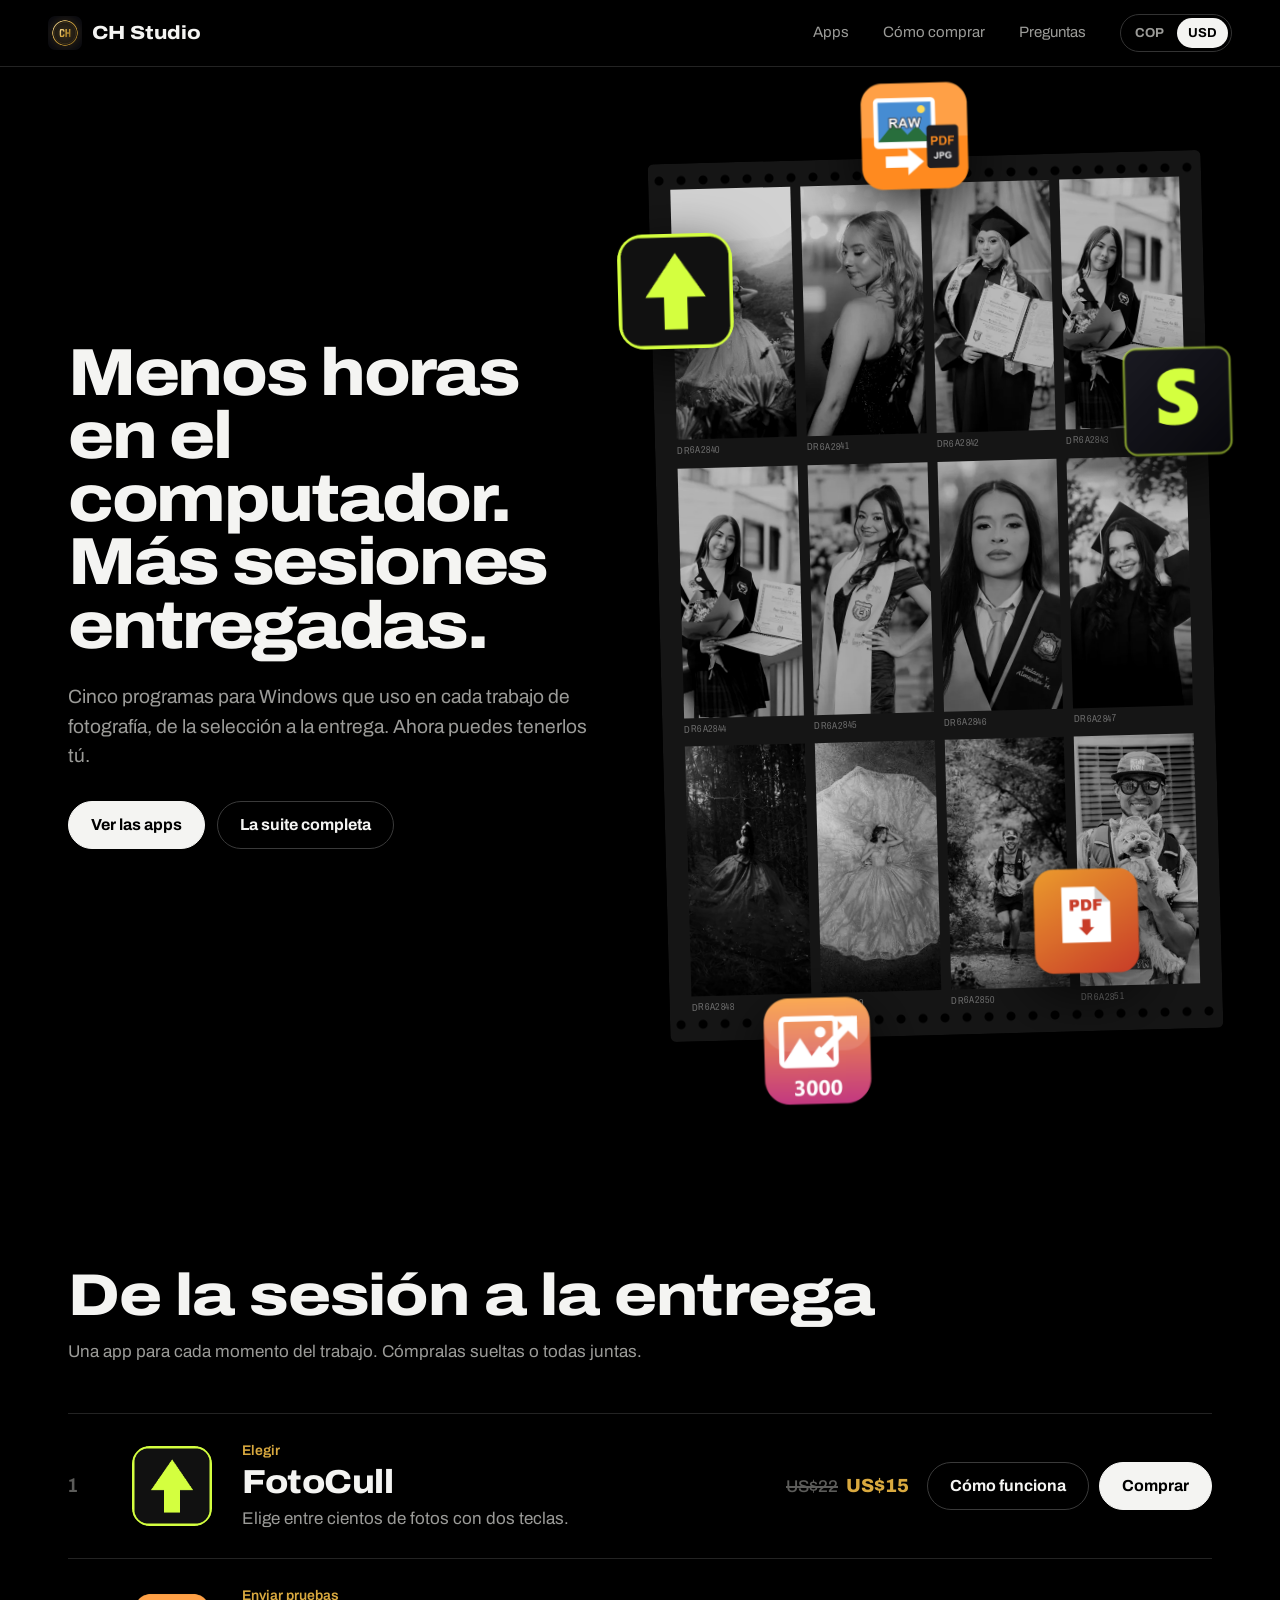
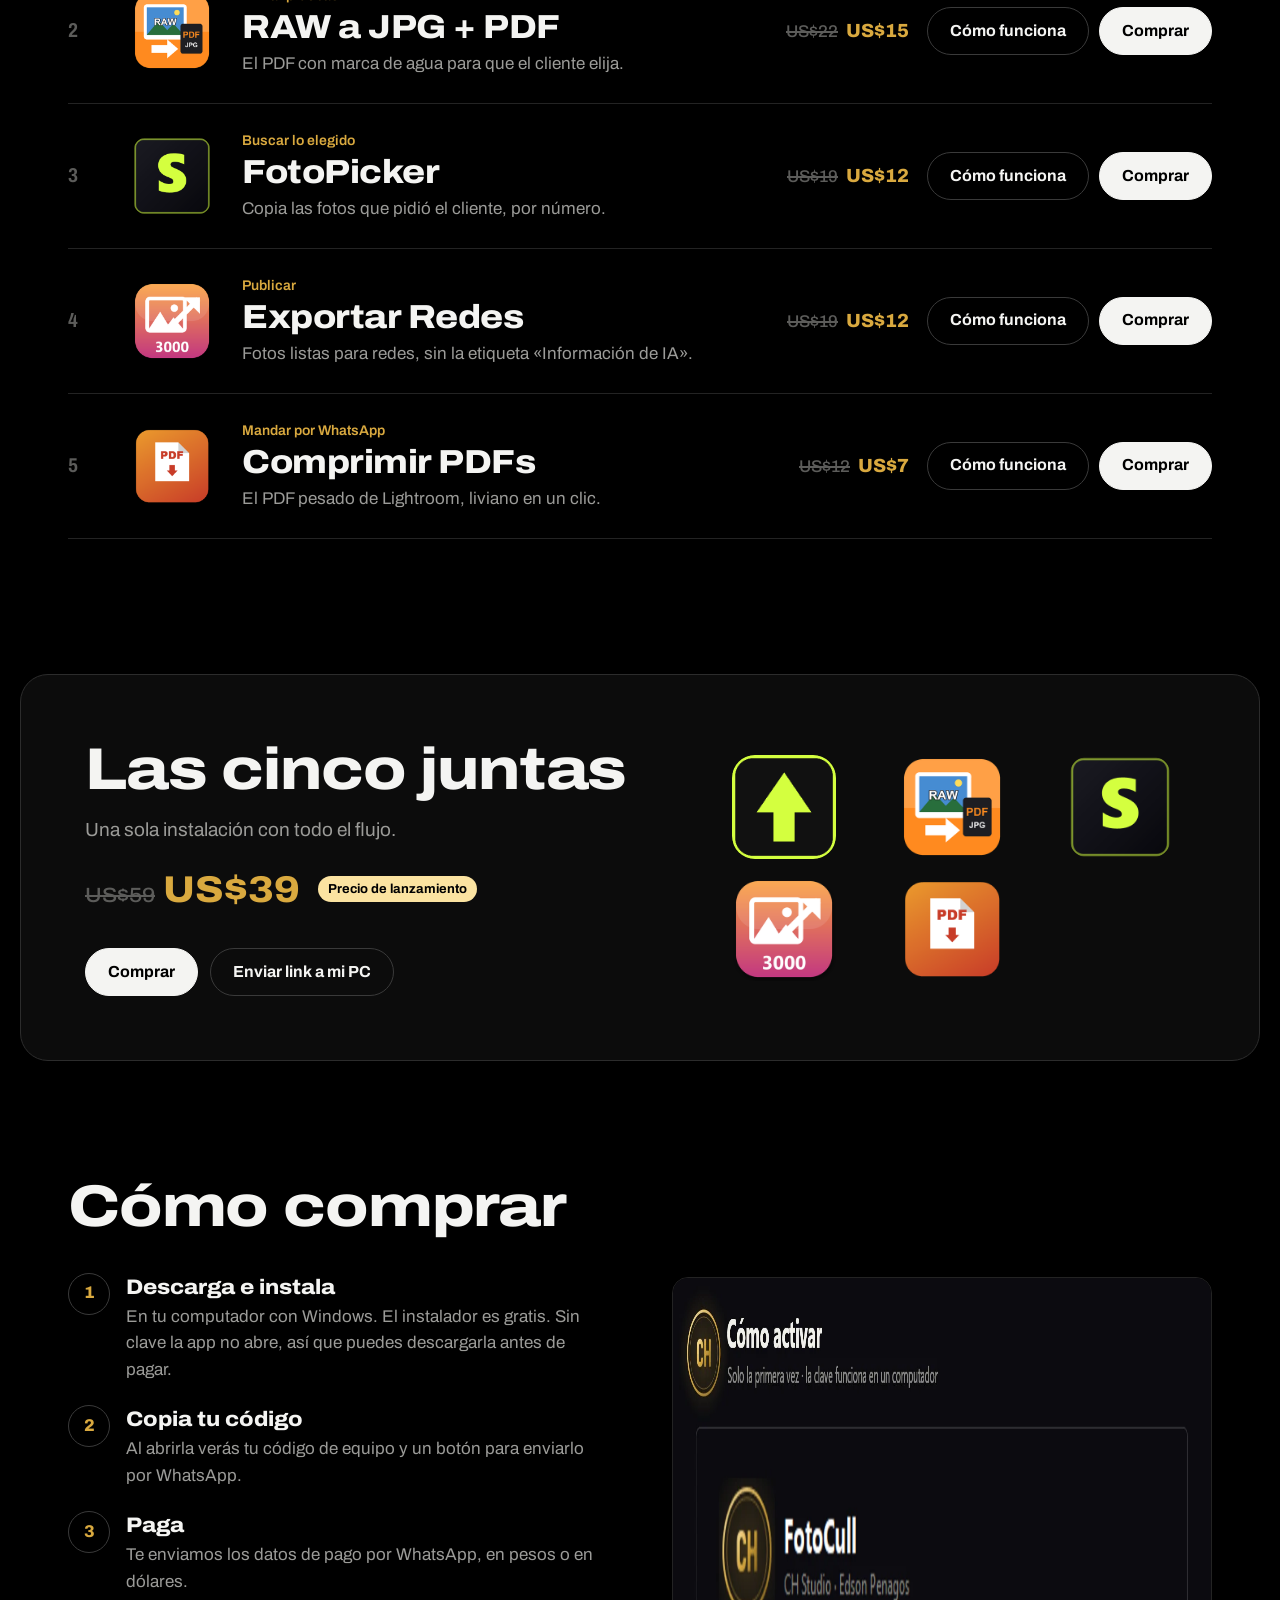
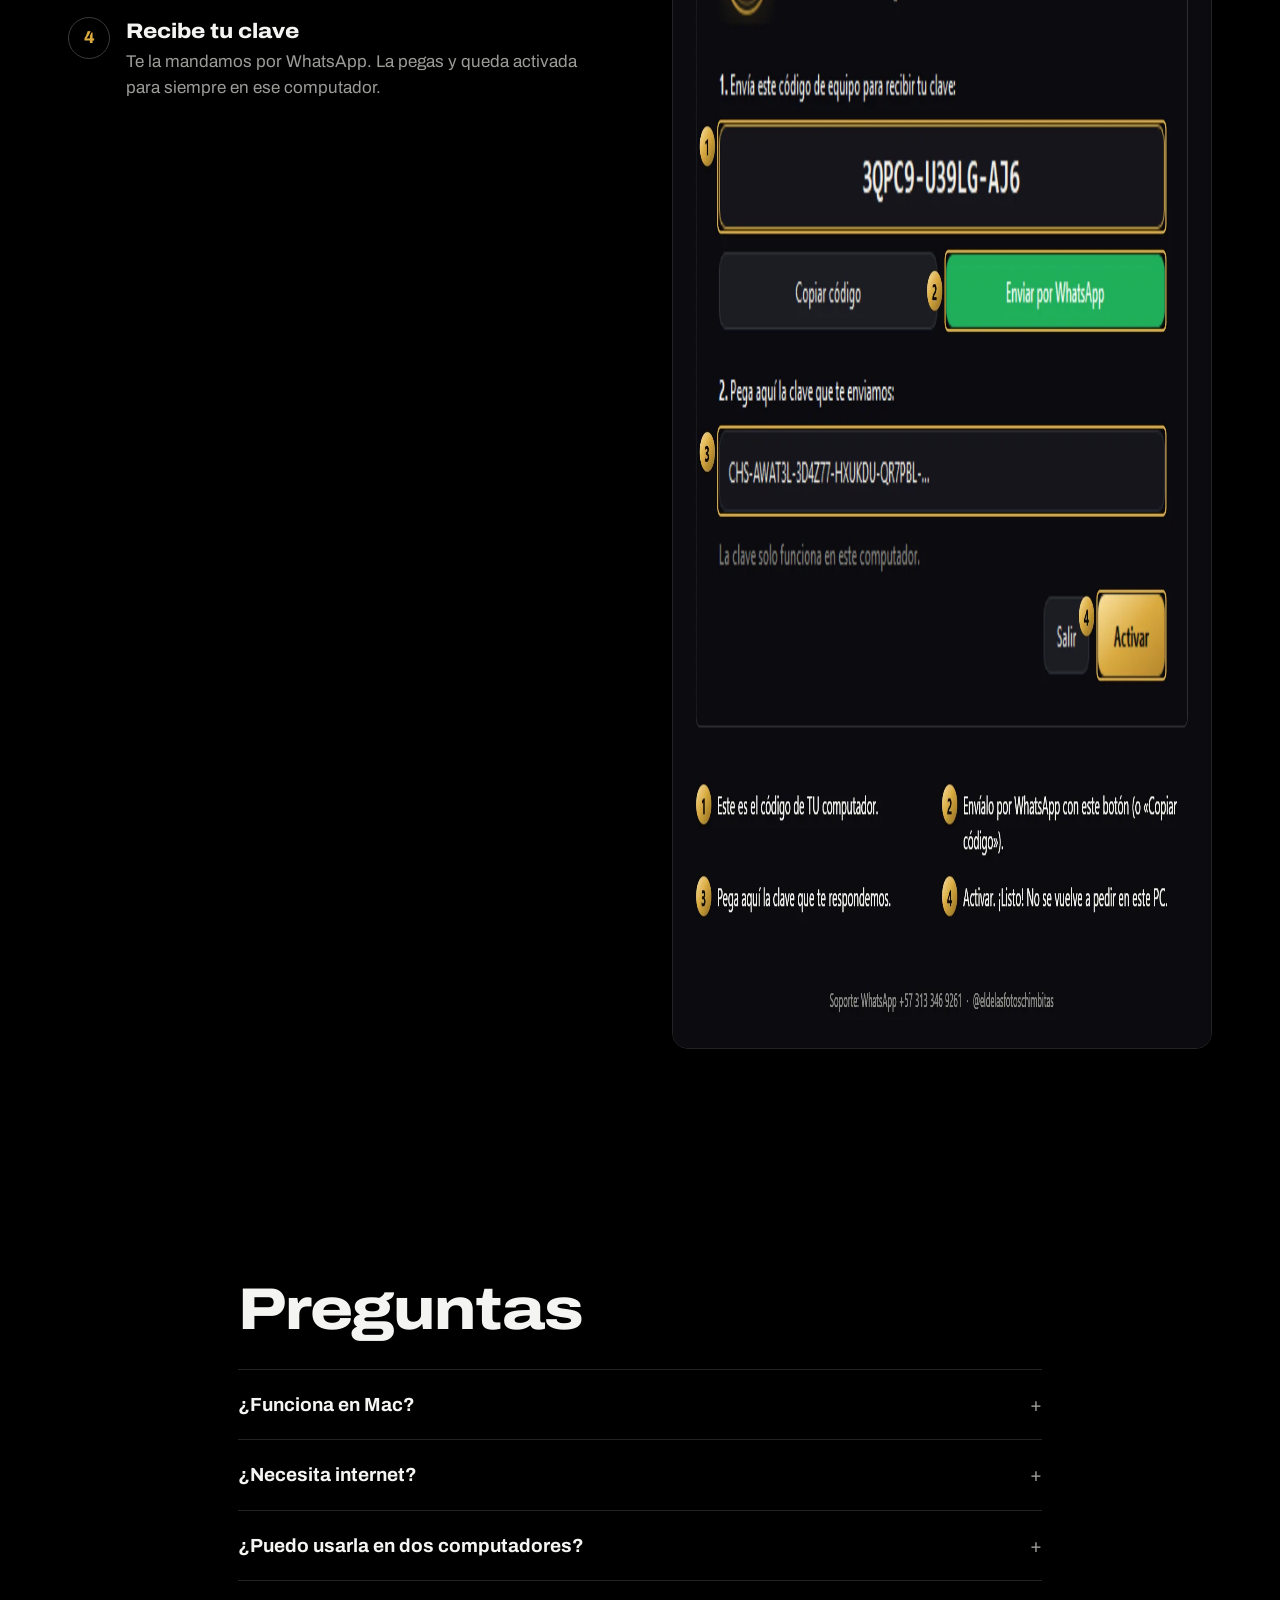
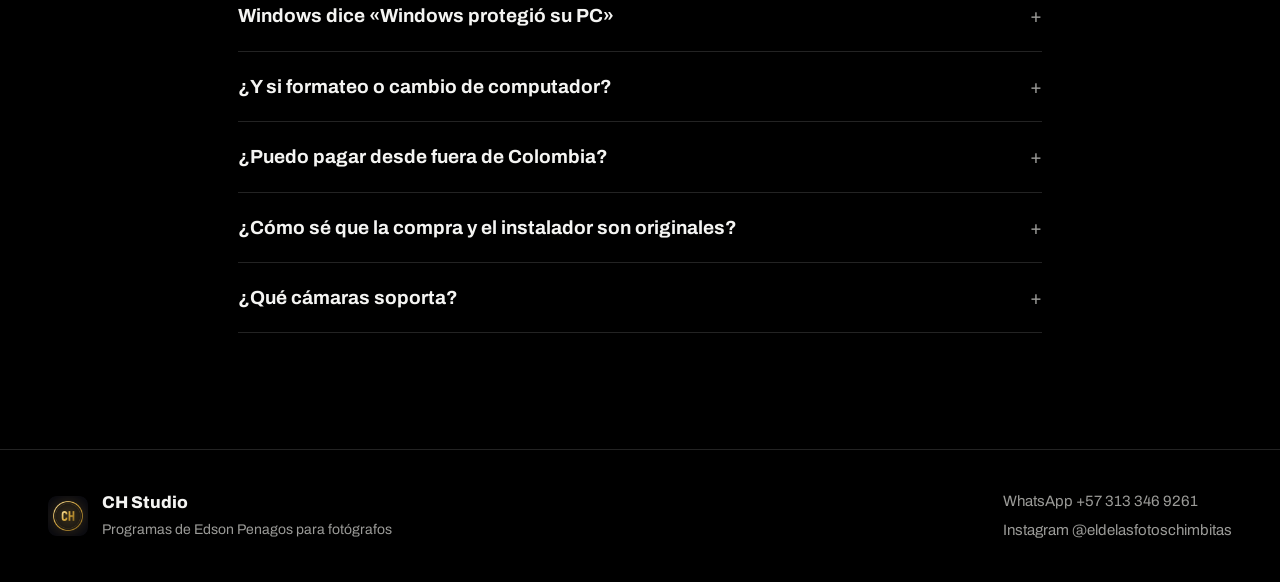
==== commit 111d76cb: "Compra pensada para celular: enviar link al PC, hoja de compra inferior, botones grandes Co-Authored" ====
--- a/index.html
+++ b/index.html
@@ -52,7 +52,7 @@
       </div>
       <div class="acc">
         <span class="pr" data-cop="59000" data-usd="15" data-cop0="89000" data-usd0="22"><s aria-label="Precio normal">$89.000</s> <b>$59.000</b></span>
-        <a class="btn sec" href="fotocull.html">Ver cómo funciona</a>
+        <a class="btn sec" href="fotocull.html">Cómo funciona</a>
         <button type="button" class="btn" data-comprar data-nombre="FotoCull" data-cop="59000" data-usd="15" data-cop0="89000" data-usd0="22" data-archivo="CHStudio-FotoCull-Setup.exe" data-mb="28">Comprar</button>
       </div>
     </li>
@@ -66,7 +66,7 @@
       </div>
       <div class="acc">
         <span class="pr" data-cop="59000" data-usd="15" data-cop0="89000" data-usd0="22"><s aria-label="Precio normal">$89.000</s> <b>$59.000</b></span>
-        <a class="btn sec" href="raw-pdf.html">Ver cómo funciona</a>
+        <a class="btn sec" href="raw-pdf.html">Cómo funciona</a>
         <button type="button" class="btn" data-comprar data-nombre="RAW a JPG + PDF" data-cop="59000" data-usd="15" data-cop0="89000" data-usd0="22" data-archivo="CHStudio-RawPdf-Setup.exe" data-mb="31">Comprar</button>
       </div>
     </li>
@@ -80,7 +80,7 @@
       </div>
       <div class="acc">
         <span class="pr" data-cop="49000" data-usd="12" data-cop0="79000" data-usd0="19"><s aria-label="Precio normal">$79.000</s> <b>$49.000</b></span>
-        <a class="btn sec" href="fotopicker.html">Ver cómo funciona</a>
+        <a class="btn sec" href="fotopicker.html">Cómo funciona</a>
         <button type="button" class="btn" data-comprar data-nombre="FotoPicker" data-cop="49000" data-usd="12" data-cop0="79000" data-usd0="19" data-archivo="CHStudio-FotoPicker-Setup.exe" data-mb="21">Comprar</button>
       </div>
     </li>
@@ -94,7 +94,7 @@
       </div>
       <div class="acc">
         <span class="pr" data-cop="49000" data-usd="12" data-cop0="79000" data-usd0="19"><s aria-label="Precio normal">$79.000</s> <b>$49.000</b></span>
-        <a class="btn sec" href="exportar-redes.html">Ver cómo funciona</a>
+        <a class="btn sec" href="exportar-redes.html">Cómo funciona</a>
         <button type="button" class="btn" data-comprar data-nombre="Exportar Redes" data-cop="49000" data-usd="12" data-cop0="79000" data-usd0="19" data-archivo="CHStudio-ExportarRedes-Setup.exe" data-mb="23">Comprar</button>
       </div>
     </li>
@@ -108,7 +108,7 @@
       </div>
       <div class="acc">
         <span class="pr" data-cop="29000" data-usd="7" data-cop0="49000" data-usd0="12"><s aria-label="Precio normal">$49.000</s> <b>$29.000</b></span>
-        <a class="btn sec" href="comprimir-pdfs.html">Ver cómo funciona</a>
+        <a class="btn sec" href="comprimir-pdfs.html">Cómo funciona</a>
         <button type="button" class="btn" data-comprar data-nombre="Comprimir PDFs" data-cop="29000" data-usd="7" data-cop0="49000" data-usd0="12" data-archivo="CHStudio-ComprimirPDFs-Setup.exe" data-mb="25">Comprar</button>
       </div>
     </li>
@@ -122,7 +122,7 @@
     <p class="suite-precio"><span class="pr grande" data-cop="169000" data-usd="39" data-cop0="245000" data-usd0="59"><s aria-label="Precio normal">$245.000</s> <b>$169.000</b></span><span class="lanz">Precio de lanzamiento</span></p>
     <div class="cta">
       <button type="button" class="btn" data-comprar data-nombre="Suite completa" data-cop="169000" data-usd="39" data-cop0="245000" data-usd0="59" data-archivo="CHStudio-Suite-Setup.exe" data-mb="39">Comprar</button>
-      <a class="btn sec" href="https://github.com/eldelasfotoschimbitas/chstudio/releases/latest/download/CHStudio-Suite-Setup.exe">Descargar instalador</a>
+      <a class="btn sec" data-descarga="CHStudio-Suite-Setup.exe" href="https://github.com/eldelasfotoschimbitas/chstudio/releases/latest/download/CHStudio-Suite-Setup.exe">Descargar instalador</a>
     </div>
   </div>
   <div class="suite-iconos"><img src="img/apps/fotocull.png" alt="FotoCull" width="64" height="64"><img src="img/apps/raw-pdf.png" alt="RAW a JPG + PDF" width="64" height="64"><img src="img/apps/fotopicker.png" alt="FotoPicker" width="64" height="64"><img src="img/apps/exportar-redes.png" alt="Exportar Redes" width="64" height="64"><img src="img/apps/comprimir-pdfs.png" alt="Comprimir PDFs" width="64" height="64"></div>
@@ -131,7 +131,7 @@
 <section id="comprar-como" class="como">
   <h2>Cómo comprar</h2>
   <ol>
-    <li><h3>Descarga e instala</h3><p>El instalador es gratis. Sin clave la app no abre, así que puedes descargarla antes de pagar.</p></li>
+    <li><h3>Descarga e instala</h3><p>En tu computador con Windows. El instalador es gratis. Sin clave la app no abre, así que puedes descargarla antes de pagar.</p></li>
     <li><h3>Copia tu código</h3><p>Al abrirla verás tu código de equipo y un botón para enviarlo por WhatsApp.</p></li>
     <li><h3>Paga</h3><p>Te enviamos los datos de pago por WhatsApp, en pesos o en dólares.</p></li>
     <li><h3>Recibe tu clave</h3><p>Te la mandamos por WhatsApp. La pegas y queda activada para siempre en ese computador.</p></li>
@@ -163,7 +163,7 @@
   <form method="dialog" class="cerrar-f"><button class="cerrar" aria-label="Cerrar">×</button></form>
   <h2 id="compra-titulo">Comprar <span data-c="nombre"></span></h2>
   <p class="precio-dlg"><s data-c="antes"></s> <b data-c="precio"></b> <span class="lanz">Precio de lanzamiento</span></p>
-  <ol class="pasos-compra">
+  <ol class="pasos-compra solo-pc">
     <li>
       <h3>Descarga e instala</h3>
       <p>Funciona en Windows 10 y 11. Pesa <span data-c="mb"></span> MB.</p>
@@ -181,7 +181,27 @@
     <li>
       <h3>Recibe tu clave</h3>
       <p>Cuando confirmemos el pago te enviamos tu clave de activación.</p>
-      <a class="btn wa" id="enviar-wa" href="#" target="_blank" rel="noopener">Escribir por WhatsApp</a>
+      <a class="btn wa" data-wa href="#" target="_blank" rel="noopener">Escribir por WhatsApp</a>
+    </li>
+  </ol>
+  <ol class="pasos-compra solo-movil">
+    <li>
+      <h3>Escríbenos para pagar</h3>
+      <p>Te enviamos cómo pagar <span data-c="precio3"></span>. <span class="intl">Desde fuera de Colombia también puedes pagar en dólares.</span></p>
+      <a class="btn wa" data-wa href="#" target="_blank" rel="noopener">Escribir por WhatsApp</a>
+    </li>
+    <li>
+      <h3>Instálala en tu computador</h3>
+      <p>Es un programa para PC con Windows 10 u 11. Mándate el link para abrirlo allá.</p>
+      <button type="button" class="btn sec" data-enviar-link>Enviar link a mi PC</button>
+    </li>
+    <li>
+      <h3>Envíanos tu código de equipo</h3>
+      <p>Al abrir la app en el PC aparece tu código y un botón verde para mandárnoslo.</p>
+    </li>
+    <li>
+      <h3>Recibe tu clave</h3>
+      <p>La pegas en la app y queda activada para siempre en ese computador.</p>
     </li>
   </ol>
 </dialog>
--- a/estilo.css
+++ b/estilo.css
@@ -330,3 +330,42 @@
 
 .prod-ico img, .fila .ico, .flota img, .suite-iconos img, .cierre img, .otras a img { height: auto; }
 
+
+/* ---------- PC vs celular ---------- */
+.solo-movil { display: none; }
+.es-movil .solo-movil { display: block; }
+.es-movil .solo-pc { display: none; }
+
+/* ---------- celular: compras con el pulgar ---------- */
+@media (max-width: 640px) {
+  body { font-size: 16px; }
+  main section { padding-top: 56px; padding-bottom: 56px; }
+  .barra { padding: 10px 14px; }
+  .moneda button { padding: 8px 13px; font-size: 14px; }
+  .volver { padding: 8px 14px 8px 10px; }
+  .hero { padding-top: 28px; }
+  .hero h1 { font-size: clamp(38px, 11.5vw, 52px); }
+  .cta { gap: 10px; margin-top: 24px; }
+  .cta .btn { flex: 1 1 100%; min-height: 52px; font-size: 17px; }
+  .fila { padding: 22px 0; gap: 14px; }
+  .fila .acc { gap: 8px; }
+  .fila .acc .btn { flex: 1 1 calc(50% - 4px); min-height: 48px; }
+  .fila h3 { font-size: 26px; }
+  .prod-hero { gap: 18px; }
+  .prod-hero h1 { font-size: clamp(44px, 14vw, 64px); }
+  .prod-precio .lanz, .suite-precio .lanz { margin-left: 0; }
+  .suite { border-radius: 22px; }
+  .suite-iconos img { max-width: 56px; }
+  .como li { padding-left: 52px; }
+  .otras { flex-direction: column; }
+  .otras .der { justify-content: flex-end; }
+  /* la compra sale como hoja desde abajo */
+  dialog {
+    width: 100%; max-width: 100%; max-height: 92vh; margin: auto 0 0; border-radius: 24px 24px 0 0;
+    border-bottom: 0; padding: 26px 18px calc(22px + env(safe-area-inset-bottom));
+  }
+  dialog[open] { animation: subir-hoja .25s ease-out; }
+  .pasos-compra .btn { width: 100%; min-height: 50px; font-size: 16px; }
+  .subir { width: 46px; height: 46px; }
+}
+@keyframes subir-hoja { from { transform: translateY(40px); opacity: 0; } }
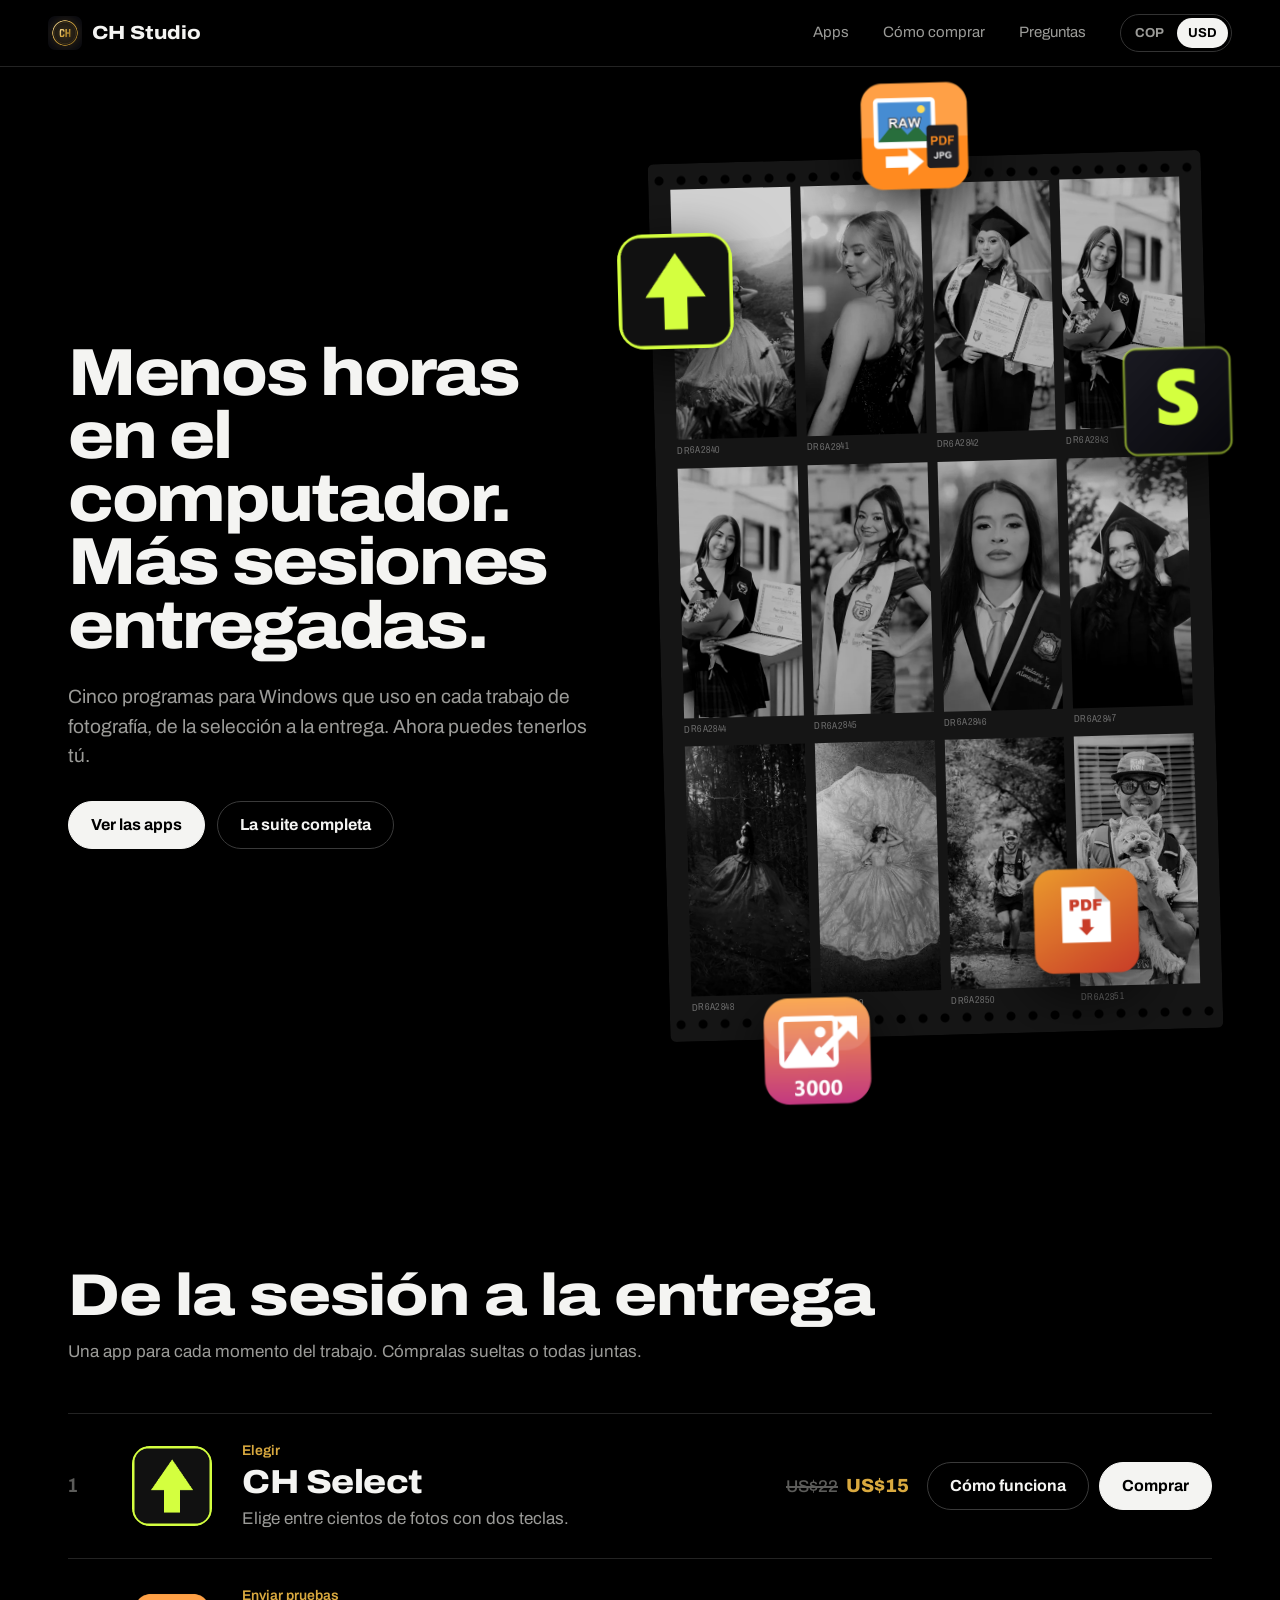
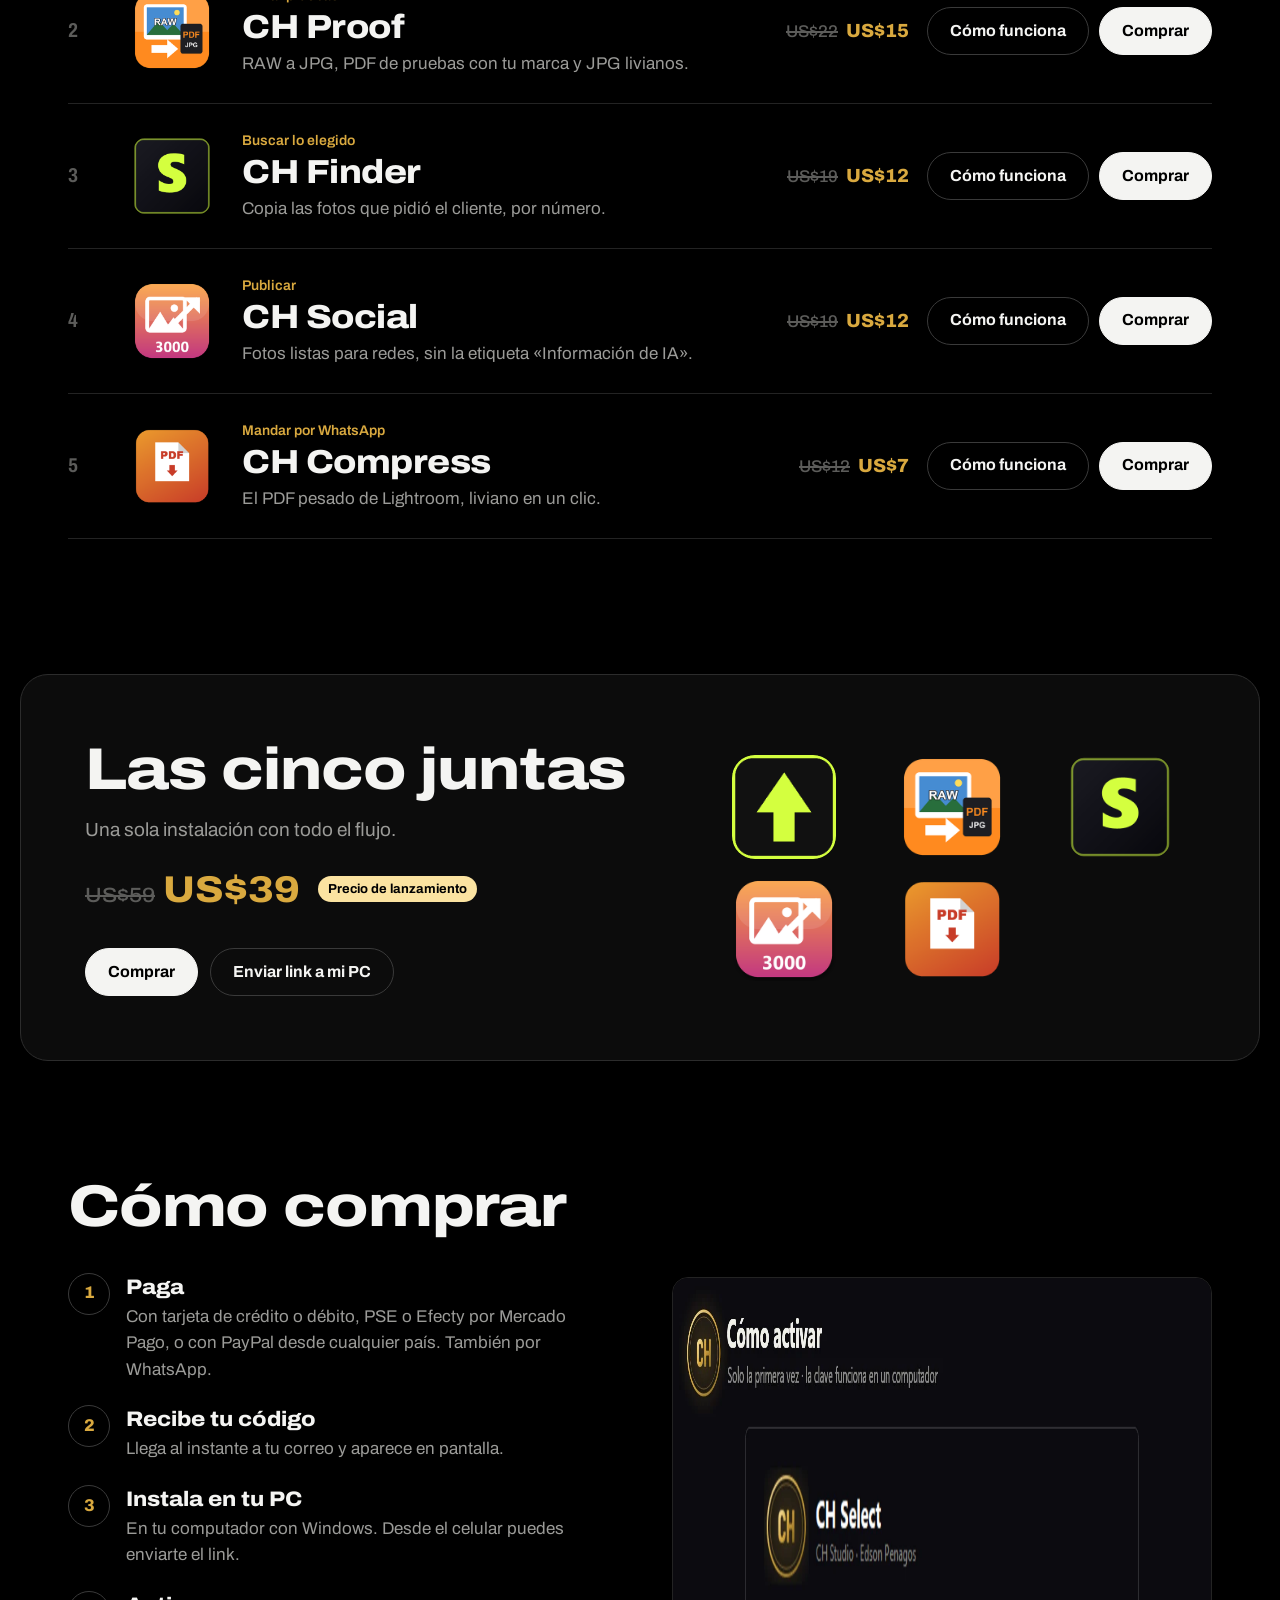
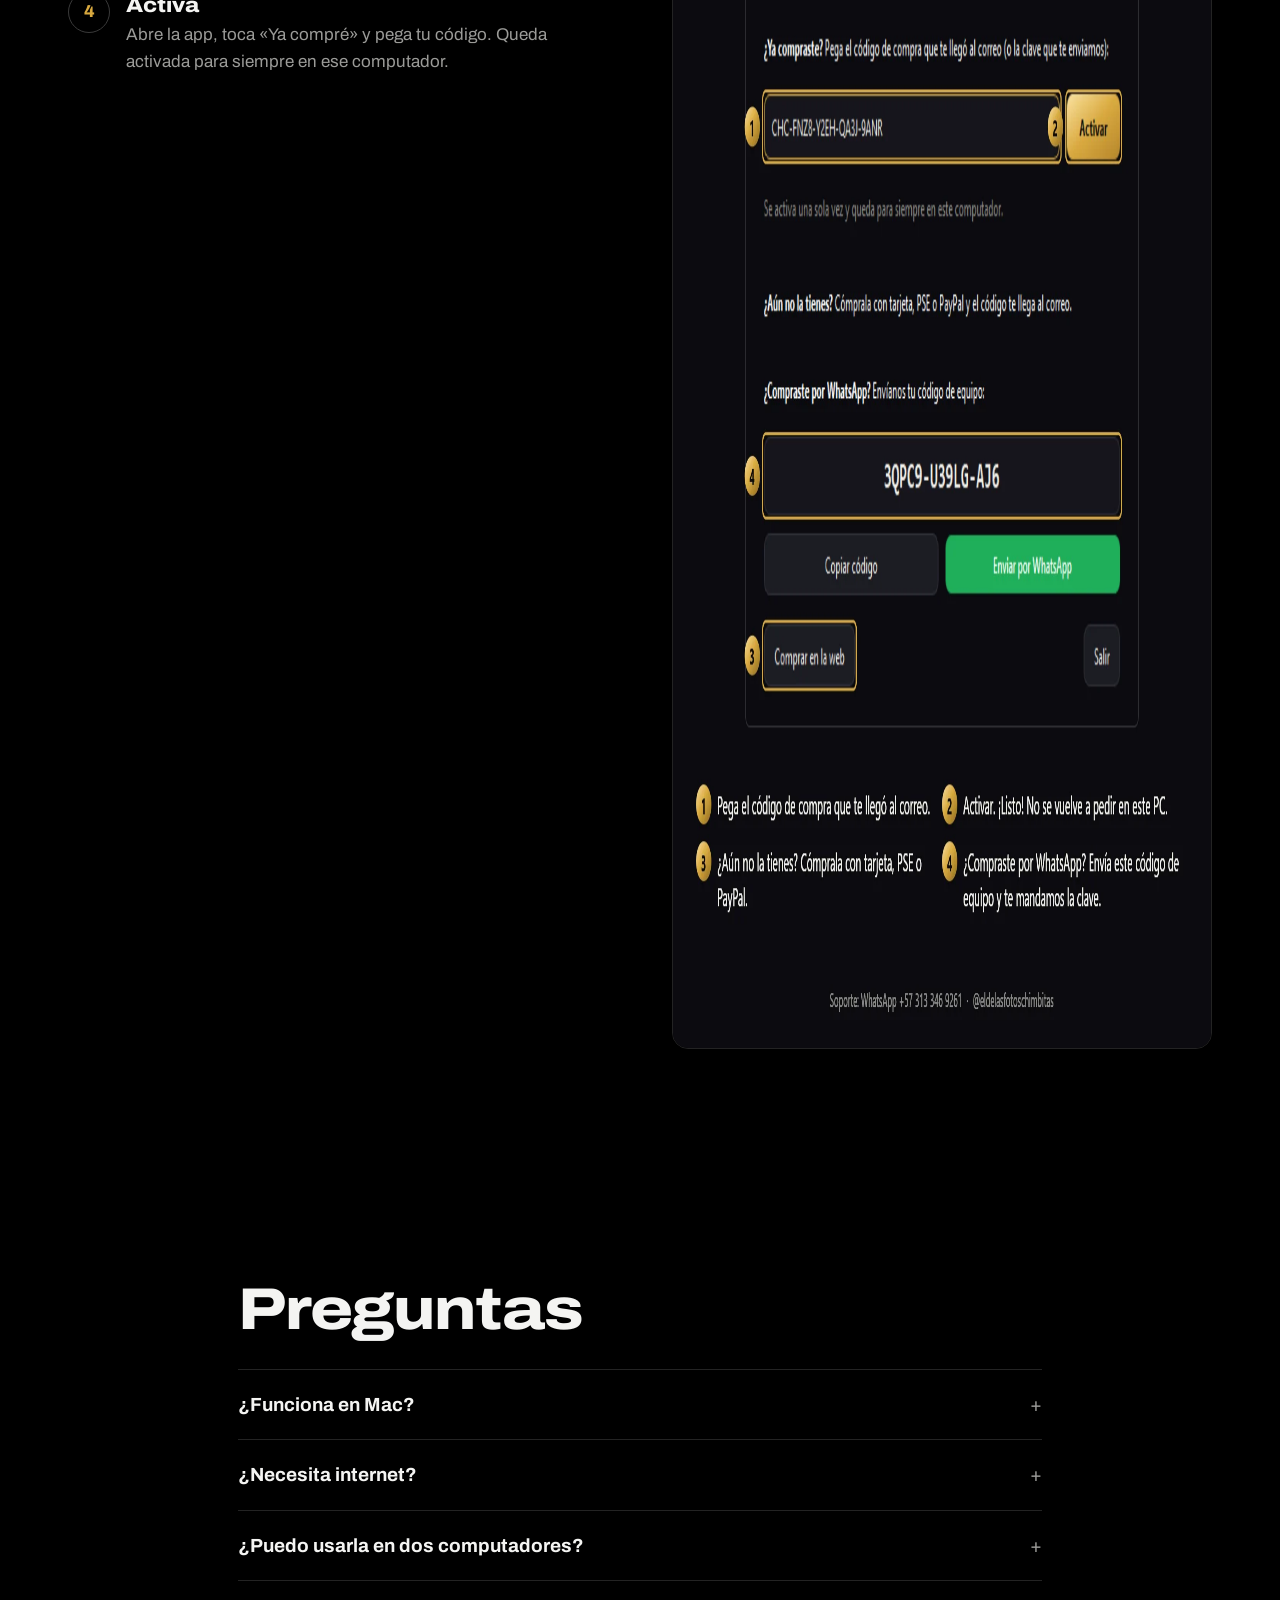
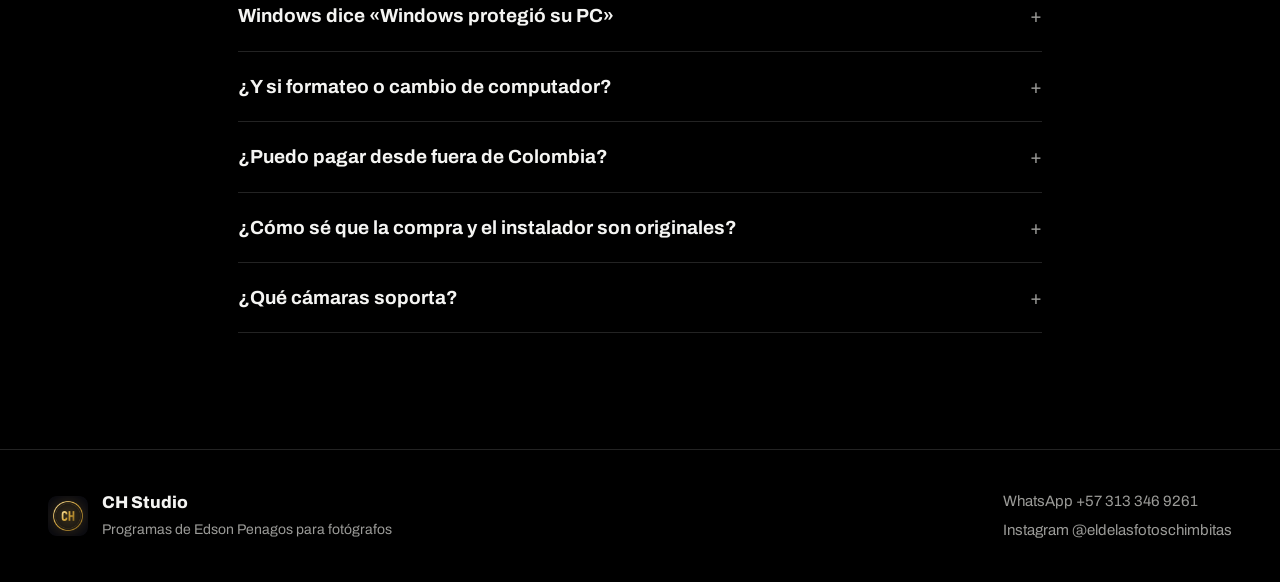
==== commit bdc00dd0: "Nombres nuevos (CH Select, Proof, Finder, Social, Compress), pago con Mercado Pago/PayPal y pagina d" ====
--- a/index.html
+++ b/index.html
@@ -34,7 +34,7 @@
   </div>
   <div class="hoja" aria-hidden="false">
     <div class="hoja-fotos" aria-hidden="true"><figure><img src="img/fotos/DR6A2840.webp" alt="" loading="eager" width="200" height="250"><figcaption>DR6A2840</figcaption></figure><figure><img src="img/fotos/DR6A2841.webp" alt="" loading="eager" width="200" height="250"><figcaption>DR6A2841</figcaption></figure><figure><img src="img/fotos/DR6A2842.webp" alt="" loading="eager" width="200" height="250"><figcaption>DR6A2842</figcaption></figure><figure><img src="img/fotos/DR6A2843.webp" alt="" loading="eager" width="200" height="250"><figcaption>DR6A2843</figcaption></figure><figure><img src="img/fotos/DR6A2844.webp" alt="" loading="eager" width="200" height="250"><figcaption>DR6A2844</figcaption></figure><figure><img src="img/fotos/DR6A2845.webp" alt="" loading="eager" width="200" height="250"><figcaption>DR6A2845</figcaption></figure><figure><img src="img/fotos/DR6A2846.webp" alt="" loading="eager" width="200" height="250"><figcaption>DR6A2846</figcaption></figure><figure><img src="img/fotos/DR6A2847.webp" alt="" loading="eager" width="200" height="250"><figcaption>DR6A2847</figcaption></figure><figure><img src="img/fotos/DR6A2848.webp" alt="" loading="eager" width="200" height="250"><figcaption>DR6A2848</figcaption></figure><figure><img src="img/fotos/DR6A2849.webp" alt="" loading="eager" width="200" height="250"><figcaption>DR6A2849</figcaption></figure><figure><img src="img/fotos/DR6A2850.webp" alt="" loading="eager" width="200" height="250"><figcaption>DR6A2850</figcaption></figure><figure><img src="img/fotos/DR6A2851.webp" alt="" loading="eager" width="200" height="250"><figcaption>DR6A2851</figcaption></figure></div>
-    <a class="flota f0" href="fotocull.html" aria-label="FotoCull"><img src="img/apps/fotocull.png" alt="" width="128" height="128"><span>FotoCull</span></a><a class="flota f1" href="raw-pdf.html" aria-label="RAW a JPG + PDF"><img src="img/apps/raw-pdf.png" alt="" width="128" height="128"><span>RAW a JPG + PDF</span></a><a class="flota f2" href="fotopicker.html" aria-label="FotoPicker"><img src="img/apps/fotopicker.png" alt="" width="128" height="128"><span>FotoPicker</span></a><a class="flota f3" href="exportar-redes.html" aria-label="Exportar Redes"><img src="img/apps/exportar-redes.png" alt="" width="128" height="128"><span>Exportar Redes</span></a><a class="flota f4" href="comprimir-pdfs.html" aria-label="Comprimir PDFs"><img src="img/apps/comprimir-pdfs.png" alt="" width="128" height="128"><span>Comprimir PDFs</span></a>
+    <a class="flota f0" href="fotocull.html" aria-label="CH Select"><img src="img/apps/fotocull.png" alt="" width="128" height="128"><span>CH Select</span></a><a class="flota f1" href="raw-pdf.html" aria-label="CH Proof"><img src="img/apps/raw-pdf.png" alt="" width="128" height="128"><span>CH Proof</span></a><a class="flota f2" href="fotopicker.html" aria-label="CH Finder"><img src="img/apps/fotopicker.png" alt="" width="128" height="128"><span>CH Finder</span></a><a class="flota f3" href="exportar-redes.html" aria-label="CH Social"><img src="img/apps/exportar-redes.png" alt="" width="128" height="128"><span>CH Social</span></a><a class="flota f4" href="comprimir-pdfs.html" aria-label="CH Compress"><img src="img/apps/comprimir-pdfs.png" alt="" width="128" height="128"><span>CH Compress</span></a>
   </div>
 </section>
 
@@ -47,13 +47,13 @@
       <img class="ico" src="img/apps/fotocull.png" alt="" width="80" height="80">
       <div class="txt">
         <p class="paso">Elegir</p>
-        <h3><a href="fotocull.html">FotoCull</a></h3>
+        <h3><a href="fotocull.html">CH Select</a></h3>
         <p>Elige entre cientos de fotos con dos teclas.</p>
       </div>
       <div class="acc">
         <span class="pr" data-cop="59000" data-usd="15" data-cop0="89000" data-usd0="22"><s aria-label="Precio normal">$89.000</s> <b>$59.000</b></span>
         <a class="btn sec" href="fotocull.html">Cómo funciona</a>
-        <button type="button" class="btn" data-comprar data-nombre="FotoCull" data-cop="59000" data-usd="15" data-cop0="89000" data-usd0="22" data-archivo="CHStudio-FotoCull-Setup.exe" data-mb="28">Comprar</button>
+        <button type="button" class="btn" data-comprar data-id="fotocull" data-nombre="CH Select" data-cop="59000" data-usd="15" data-cop0="89000" data-usd0="22" data-archivo="CH-Select-Setup.exe" data-mb="28">Comprar</button>
       </div>
     </li>
     <li class="fila">
@@ -61,13 +61,13 @@
       <img class="ico" src="img/apps/raw-pdf.png" alt="" width="80" height="80">
       <div class="txt">
         <p class="paso">Enviar pruebas</p>
-        <h3><a href="raw-pdf.html">RAW a JPG + PDF</a></h3>
-        <p>El PDF con marca de agua para que el cliente elija.</p>
+        <h3><a href="raw-pdf.html">CH Proof</a></h3>
+        <p>RAW a JPG, PDF de pruebas con tu marca y JPG livianos.</p>
       </div>
       <div class="acc">
         <span class="pr" data-cop="59000" data-usd="15" data-cop0="89000" data-usd0="22"><s aria-label="Precio normal">$89.000</s> <b>$59.000</b></span>
         <a class="btn sec" href="raw-pdf.html">Cómo funciona</a>
-        <button type="button" class="btn" data-comprar data-nombre="RAW a JPG + PDF" data-cop="59000" data-usd="15" data-cop0="89000" data-usd0="22" data-archivo="CHStudio-RawPdf-Setup.exe" data-mb="31">Comprar</button>
+        <button type="button" class="btn" data-comprar data-id="raw-pdf" data-nombre="CH Proof" data-cop="59000" data-usd="15" data-cop0="89000" data-usd0="22" data-archivo="CH-Proof-Setup.exe" data-mb="31">Comprar</button>
       </div>
     </li>
     <li class="fila">
@@ -75,13 +75,13 @@
       <img class="ico" src="img/apps/fotopicker.png" alt="" width="80" height="80">
       <div class="txt">
         <p class="paso">Buscar lo elegido</p>
-        <h3><a href="fotopicker.html">FotoPicker</a></h3>
+        <h3><a href="fotopicker.html">CH Finder</a></h3>
         <p>Copia las fotos que pidió el cliente, por número.</p>
       </div>
       <div class="acc">
         <span class="pr" data-cop="49000" data-usd="12" data-cop0="79000" data-usd0="19"><s aria-label="Precio normal">$79.000</s> <b>$49.000</b></span>
         <a class="btn sec" href="fotopicker.html">Cómo funciona</a>
-        <button type="button" class="btn" data-comprar data-nombre="FotoPicker" data-cop="49000" data-usd="12" data-cop0="79000" data-usd0="19" data-archivo="CHStudio-FotoPicker-Setup.exe" data-mb="21">Comprar</button>
+        <button type="button" class="btn" data-comprar data-id="fotopicker" data-nombre="CH Finder" data-cop="49000" data-usd="12" data-cop0="79000" data-usd0="19" data-archivo="CH-Finder-Setup.exe" data-mb="21">Comprar</button>
       </div>
     </li>
     <li class="fila">
@@ -89,13 +89,13 @@
       <img class="ico" src="img/apps/exportar-redes.png" alt="" width="80" height="80">
       <div class="txt">
         <p class="paso">Publicar</p>
-        <h3><a href="exportar-redes.html">Exportar Redes</a></h3>
+        <h3><a href="exportar-redes.html">CH Social</a></h3>
         <p>Fotos listas para redes, sin la etiqueta «Información de IA».</p>
       </div>
       <div class="acc">
         <span class="pr" data-cop="49000" data-usd="12" data-cop0="79000" data-usd0="19"><s aria-label="Precio normal">$79.000</s> <b>$49.000</b></span>
         <a class="btn sec" href="exportar-redes.html">Cómo funciona</a>
-        <button type="button" class="btn" data-comprar data-nombre="Exportar Redes" data-cop="49000" data-usd="12" data-cop0="79000" data-usd0="19" data-archivo="CHStudio-ExportarRedes-Setup.exe" data-mb="23">Comprar</button>
+        <button type="button" class="btn" data-comprar data-id="exportar-redes" data-nombre="CH Social" data-cop="49000" data-usd="12" data-cop0="79000" data-usd0="19" data-archivo="CH-Social-Setup.exe" data-mb="23">Comprar</button>
       </div>
     </li>
     <li class="fila">
@@ -103,13 +103,13 @@
       <img class="ico" src="img/apps/comprimir-pdfs.png" alt="" width="80" height="80">
       <div class="txt">
         <p class="paso">Mandar por WhatsApp</p>
-        <h3><a href="comprimir-pdfs.html">Comprimir PDFs</a></h3>
+        <h3><a href="comprimir-pdfs.html">CH Compress</a></h3>
         <p>El PDF pesado de Lightroom, liviano en un clic.</p>
       </div>
       <div class="acc">
         <span class="pr" data-cop="29000" data-usd="7" data-cop0="49000" data-usd0="12"><s aria-label="Precio normal">$49.000</s> <b>$29.000</b></span>
         <a class="btn sec" href="comprimir-pdfs.html">Cómo funciona</a>
-        <button type="button" class="btn" data-comprar data-nombre="Comprimir PDFs" data-cop="29000" data-usd="7" data-cop0="49000" data-usd0="12" data-archivo="CHStudio-ComprimirPDFs-Setup.exe" data-mb="25">Comprar</button>
+        <button type="button" class="btn" data-comprar data-id="comprimir-pdfs" data-nombre="CH Compress" data-cop="29000" data-usd="7" data-cop0="49000" data-usd0="12" data-archivo="CH-Compress-Setup.exe" data-mb="25">Comprar</button>
       </div>
     </li>
   </ol>
@@ -121,20 +121,20 @@
     <p>Una sola instalación con todo el flujo.</p>
     <p class="suite-precio"><span class="pr grande" data-cop="169000" data-usd="39" data-cop0="245000" data-usd0="59"><s aria-label="Precio normal">$245.000</s> <b>$169.000</b></span><span class="lanz">Precio de lanzamiento</span></p>
     <div class="cta">
-      <button type="button" class="btn" data-comprar data-nombre="Suite completa" data-cop="169000" data-usd="39" data-cop0="245000" data-usd0="59" data-archivo="CHStudio-Suite-Setup.exe" data-mb="39">Comprar</button>
-      <a class="btn sec" data-descarga="CHStudio-Suite-Setup.exe" href="https://github.com/eldelasfotoschimbitas/chstudio/releases/latest/download/CHStudio-Suite-Setup.exe">Descargar instalador</a>
+      <button type="button" class="btn" data-comprar data-id="suite" data-nombre="CH Studio Suite" data-cop="169000" data-usd="39" data-cop0="245000" data-usd0="59" data-archivo="CH-Studio-Suite-Setup.exe" data-mb="39">Comprar</button>
+      <a class="btn sec" data-descarga="CH-Studio-Suite-Setup.exe" href="https://github.com/eldelasfotoschimbitas/chstudio/releases/latest/download/CH-Studio-Suite-Setup.exe">Descargar instalador</a>
     </div>
   </div>
-  <div class="suite-iconos"><img src="img/apps/fotocull.png" alt="FotoCull" width="64" height="64"><img src="img/apps/raw-pdf.png" alt="RAW a JPG + PDF" width="64" height="64"><img src="img/apps/fotopicker.png" alt="FotoPicker" width="64" height="64"><img src="img/apps/exportar-redes.png" alt="Exportar Redes" width="64" height="64"><img src="img/apps/comprimir-pdfs.png" alt="Comprimir PDFs" width="64" height="64"></div>
+  <div class="suite-iconos"><img src="img/apps/fotocull.png" alt="CH Select" width="64" height="64"><img src="img/apps/raw-pdf.png" alt="CH Proof" width="64" height="64"><img src="img/apps/fotopicker.png" alt="CH Finder" width="64" height="64"><img src="img/apps/exportar-redes.png" alt="CH Social" width="64" height="64"><img src="img/apps/comprimir-pdfs.png" alt="CH Compress" width="64" height="64"></div>
 </section>
 
 <section id="comprar-como" class="como">
   <h2>Cómo comprar</h2>
   <ol>
-    <li><h3>Descarga e instala</h3><p>En tu computador con Windows. El instalador es gratis. Sin clave la app no abre, así que puedes descargarla antes de pagar.</p></li>
-    <li><h3>Copia tu código</h3><p>Al abrirla verás tu código de equipo y un botón para enviarlo por WhatsApp.</p></li>
-    <li><h3>Paga</h3><p>Te enviamos los datos de pago por WhatsApp, en pesos o en dólares.</p></li>
-    <li><h3>Recibe tu clave</h3><p>Te la mandamos por WhatsApp. La pegas y queda activada para siempre en ese computador.</p></li>
+    <li><h3>Paga</h3><p>Con tarjeta de crédito o débito, PSE o Efecty por Mercado Pago, o con PayPal desde cualquier país. También por WhatsApp.</p></li>
+    <li><h3>Recibe tu código</h3><p>Llega al instante a tu correo y aparece en pantalla.</p></li>
+    <li><h3>Instala en tu PC</h3><p>En tu computador con Windows. Desde el celular puedes enviarte el link.</p></li>
+    <li><h3>Activa</h3><p>Abre la app, toca «Ya compré» y pega tu código. Queda activada para siempre en ese computador.</p></li>
   </ol>
   <figure class="como-img"><img src="img/guias/como-activar.webp" alt="Ventana de activación: código de equipo, botón de WhatsApp y campo para pegar la clave" loading="lazy" width="1400" height="1372"></figure>
 </section>
@@ -145,8 +145,8 @@
   <details><summary>¿Necesita internet?</summary><p>No. Todo se hace en tu computador; tus fotos no se suben a ningún lado.</p></details>
   <details><summary>¿Puedo usarla en dos computadores?</summary><p>Cada clave sirve en un computador. Si necesitas otro, escríbenos.</p></details>
   <details><summary>Windows dice «Windows protegió su PC»</summary><p>Pasa con programas nuevos. Da clic en «Más información» y luego en «Ejecutar de todas formas».</p></details>
-  <details><summary>¿Y si formateo o cambio de computador?</summary><p>El código de equipo cambia. Escríbenos y te damos una clave nueva.</p></details>
-  <details><summary>¿Puedo pagar desde fuera de Colombia?</summary><p>Sí. Cambia la moneda a USD arriba y escríbenos por WhatsApp; te enviamos cómo pagar en dólares.</p></details>
+  <details><summary>¿Y si formateo o cambio de computador?</summary><p>Si reinstalas en el mismo computador, vuelves a usar tu código de compra. Si cambias de computador, escríbenos y te ayudamos.</p></details>
+  <details><summary>¿Puedo pagar desde fuera de Colombia?</summary><p>Sí, con PayPal en dólares, con tarjeta o con tu cuenta PayPal.</p></details>
   <details><summary>¿Cómo sé que la compra y el instalador son originales?</summary><p>Solo vendemos en esta página y por el WhatsApp +57 313 346 9261. Descarga el instalador solo desde aquí o desde <a href="https://github.com/eldelasfotoschimbitas/chstudio/releases/latest">la página oficial de descargas</a>, donde también está la huella SHA-256 de cada archivo para verificarlo. Nunca te pediremos claves, códigos de verificación ni datos de tu banco.</p></details>
   <details><summary>¿Qué cámaras soporta?</summary><p>JPG y RAW de Canon, Nikon, Sony, Fujifilm, Panasonic, Olympus, Pentax, Samsung y DNG.</p></details>
 </section>
@@ -163,48 +163,59 @@
   <form method="dialog" class="cerrar-f"><button class="cerrar" aria-label="Cerrar">×</button></form>
   <h2 id="compra-titulo">Comprar <span data-c="nombre"></span></h2>
   <p class="precio-dlg"><s data-c="antes"></s> <b data-c="precio"></b> <span class="lanz">Precio de lanzamiento</span></p>
-  <ol class="pasos-compra solo-pc">
-    <li>
-      <h3>Descarga e instala</h3>
-      <p>Funciona en Windows 10 y 11. Pesa <span data-c="mb"></span> MB.</p>
-      <a class="btn sec" data-c="descarga" href="#">Descargar instalador</a>
-    </li>
-    <li>
-      <h3>Copia tu código de equipo</h3>
-      <p>Al abrir la app aparece un código como <code>3QPC9-U39LG-AJ6</code>. Pégalo aquí:</p>
-      <input id="codigo" autocomplete="off" spellcheck="false" placeholder="XXXXX-XXXXX-XXX" aria-label="Código de equipo">
-    </li>
-    <li>
-      <h3>Pide los datos de pago</h3>
-      <p>Escríbenos por WhatsApp y te enviamos cómo pagar <span data-c="precio2"></span>. <span class="intl">Desde fuera de Colombia también puedes pagar en dólares.</span></p>
-    </li>
-    <li>
-      <h3>Recibe tu clave</h3>
-      <p>Cuando confirmemos el pago te enviamos tu clave de activación.</p>
-      <a class="btn wa" data-wa href="#" target="_blank" rel="noopener">Escribir por WhatsApp</a>
-    </li>
-  </ol>
-  <ol class="pasos-compra solo-movil">
-    <li>
-      <h3>Escríbenos para pagar</h3>
-      <p>Te enviamos cómo pagar <span data-c="precio3"></span>. <span class="intl">Desde fuera de Colombia también puedes pagar en dólares.</span></p>
-      <a class="btn wa" data-wa href="#" target="_blank" rel="noopener">Escribir por WhatsApp</a>
-    </li>
-    <li>
-      <h3>Instálala en tu computador</h3>
-      <p>Es un programa para PC con Windows 10 u 11. Mándate el link para abrirlo allá.</p>
-      <button type="button" class="btn sec" data-enviar-link>Enviar link a mi PC</button>
-    </li>
-    <li>
-      <h3>Envíanos tu código de equipo</h3>
-      <p>Al abrir la app en el PC aparece tu código y un botón verde para mandárnoslo.</p>
-    </li>
-    <li>
-      <h3>Recibe tu clave</h3>
-      <p>La pegas en la app y queda activada para siempre en ese computador.</p>
-    </li>
-  </ol>
+
+  <div class="auto" hidden>
+    <ol class="pasos-compra">
+      <li>
+        <h3>Paga con tarjeta</h3>
+        <label class="campo"><span>Tu correo (ahí te llega el código)</span>
+          <input id="correo" type="email" inputmode="email" autocomplete="email" placeholder="tucorreo@gmail.com" maxlength="120"></label>
+        <div class="metodos">
+          <button type="button" class="btn metodo" data-metodo="mp" hidden>
+            <span><b>Mercado Pago</b><small>Pesos · tarjeta, PSE, Efecty</small></span><span data-c="cop"></span></button>
+          <button type="button" class="btn metodo" data-metodo="paypal" hidden>
+            <span><b>PayPal</b><small>Dólares · tarjeta o cuenta PayPal</small></span><span data-c="usd"></span></button>
+        </div>
+        <p class="error-pago" role="alert" hidden></p>
+      </li>
+      <li>
+        <h3>Recibe tu código de compra</h3>
+        <p>Al instante en pantalla y en tu correo.</p>
+      </li>
+      <li>
+        <h3>Instala en tu computador</h3>
+        <p>Windows 10 y 11. Pesa <span data-c="mb"></span> MB.</p>
+        <a class="btn sec solo-pc" data-c="descarga" href="#">Descargar instalador</a>
+        <button type="button" class="btn sec solo-movil" data-enviar-link>Enviar link a mi PC</button>
+      </li>
+      <li>
+        <h3>Abre la app y toca «Ya compré»</h3>
+        <p>Pega tu código y queda activada para siempre en ese computador.</p>
+      </li>
+    </ol>
+    <p class="alterno">¿Prefieres pagar por transferencia o Nequi? <a data-wa href="#" target="_blank" rel="noopener">Escríbenos por WhatsApp</a>.</p>
+  </div>
+
+  <div class="manual">
+    <ol class="pasos-compra">
+      <li>
+        <h3>Escríbenos para pagar</h3>
+        <p>Te enviamos cómo pagar <span data-c="precio2"></span>. <span class="intl">Desde fuera de Colombia también puedes pagar en dólares.</span></p>
+        <a class="btn wa" data-wa href="#" target="_blank" rel="noopener">Escribir por WhatsApp</a>
+      </li>
+      <li>
+        <h3>Instala en tu computador</h3>
+        <p>Windows 10 y 11. Pesa <span data-c="mb2"></span> MB.</p>
+        <a class="btn sec solo-pc" data-c="descarga2" href="#">Descargar instalador</a>
+        <button type="button" class="btn sec solo-movil" data-enviar-link>Enviar link a mi PC</button>
+      </li>
+      <li>
+        <h3>Recibe tu clave</h3>
+        <p>Al abrir la app verás tu código de equipo; envíanoslo y te mandamos la clave.</p>
+      </li>
+    </ol>
+  </div>
 </dialog>
-<script>window.CH = {"wa": "573133469261", "descarga": "https://github.com/eldelasfotoschimbitas/chstudio/releases/latest/download/"};</script>
+<script>window.CH = {"wa": "573133469261", "descarga": "https://github.com/eldelasfotoschimbitas/chstudio/releases/latest/download/", "api": "https://chstudio-api.netlify.app"};</script>
 <script src="tienda.js"></script>
 </body></html>
--- a/estilo.css
+++ b/estilo.css
@@ -369,3 +369,38 @@
   .subir { width: 46px; height: 46px; }
 }
 @keyframes subir-hoja { from { transform: translateY(40px); opacity: 0; } }
+
+/* ---------- pago con tarjeta ---------- */
+.campo { display: grid; gap: 6px; margin: 8px 0 12px; }
+.campo span { color: var(--gris); font-size: 14px; }
+.campo input {
+  width: 100%; background: #151515; border: 1px solid #333; border-radius: 12px; color: var(--blanco);
+  font: inherit; font-size: 17px; padding: 12px 14px;
+}
+.campo input:focus { outline: none; border-color: var(--oro); }
+.metodos { display: grid; gap: 10px; }
+.btn.metodo {
+  justify-content: space-between; width: 100%; min-height: 62px; padding: 10px 18px; text-align: left;
+  background: #151515; color: var(--blanco); border-color: #333; border-radius: 16px;
+}
+.btn.metodo:hover { background: #1c1c1c; border-color: var(--oro); }
+.btn.metodo b { display: block; font-size: 17px; }
+.btn.metodo small { display: block; color: var(--gris); font-weight: 500; font-size: 13px; }
+.btn.metodo > span:last-child { color: var(--oro); font-weight: 800; font-size: 17px; }
+.btn.metodo:disabled { opacity: .6; cursor: progress; }
+.error-pago { color: #ff7b7b; font-size: 14px; margin-top: 10px !important; }
+.alterno { color: var(--gris); font-size: 14px; margin-top: 4px; }
+.alterno a { color: var(--blanco); }
+
+/* ---------- página de gracias ---------- */
+.gracias section { max-width: 760px; text-align: center; min-height: 60vh; }
+.gracias h1 { font-size: clamp(34px, 5vw, 60px); font-variation-settings: "wdth" 112; letter-spacing: -0.03em; }
+.gracias .lead { margin: 18px auto 0; }
+.gracias .cta { justify-content: center; }
+.giro { width: 44px; height: 44px; margin: 0 auto 26px; border-radius: 50%; border: 3px solid #333; border-top-color: var(--oro);
+  animation: girar 0.9s linear infinite; }
+@keyframes girar { to { transform: rotate(360deg); } }
+.codigo-compra { display: flex; gap: 10px; align-items: center; justify-content: center; flex-wrap: wrap; margin-top: 26px; }
+.codigo-compra code { font: 800 clamp(20px, 4vw, 30px) Consolas, monospace; letter-spacing: .06em; color: var(--oro-claro);
+  background: #121212; border: 1px solid var(--oro); border-radius: 14px; padding: 16px 20px; }
+.g-pasos { text-align: left; max-width: 420px; margin: 36px auto 0; color: var(--gris); line-height: 1.8; }
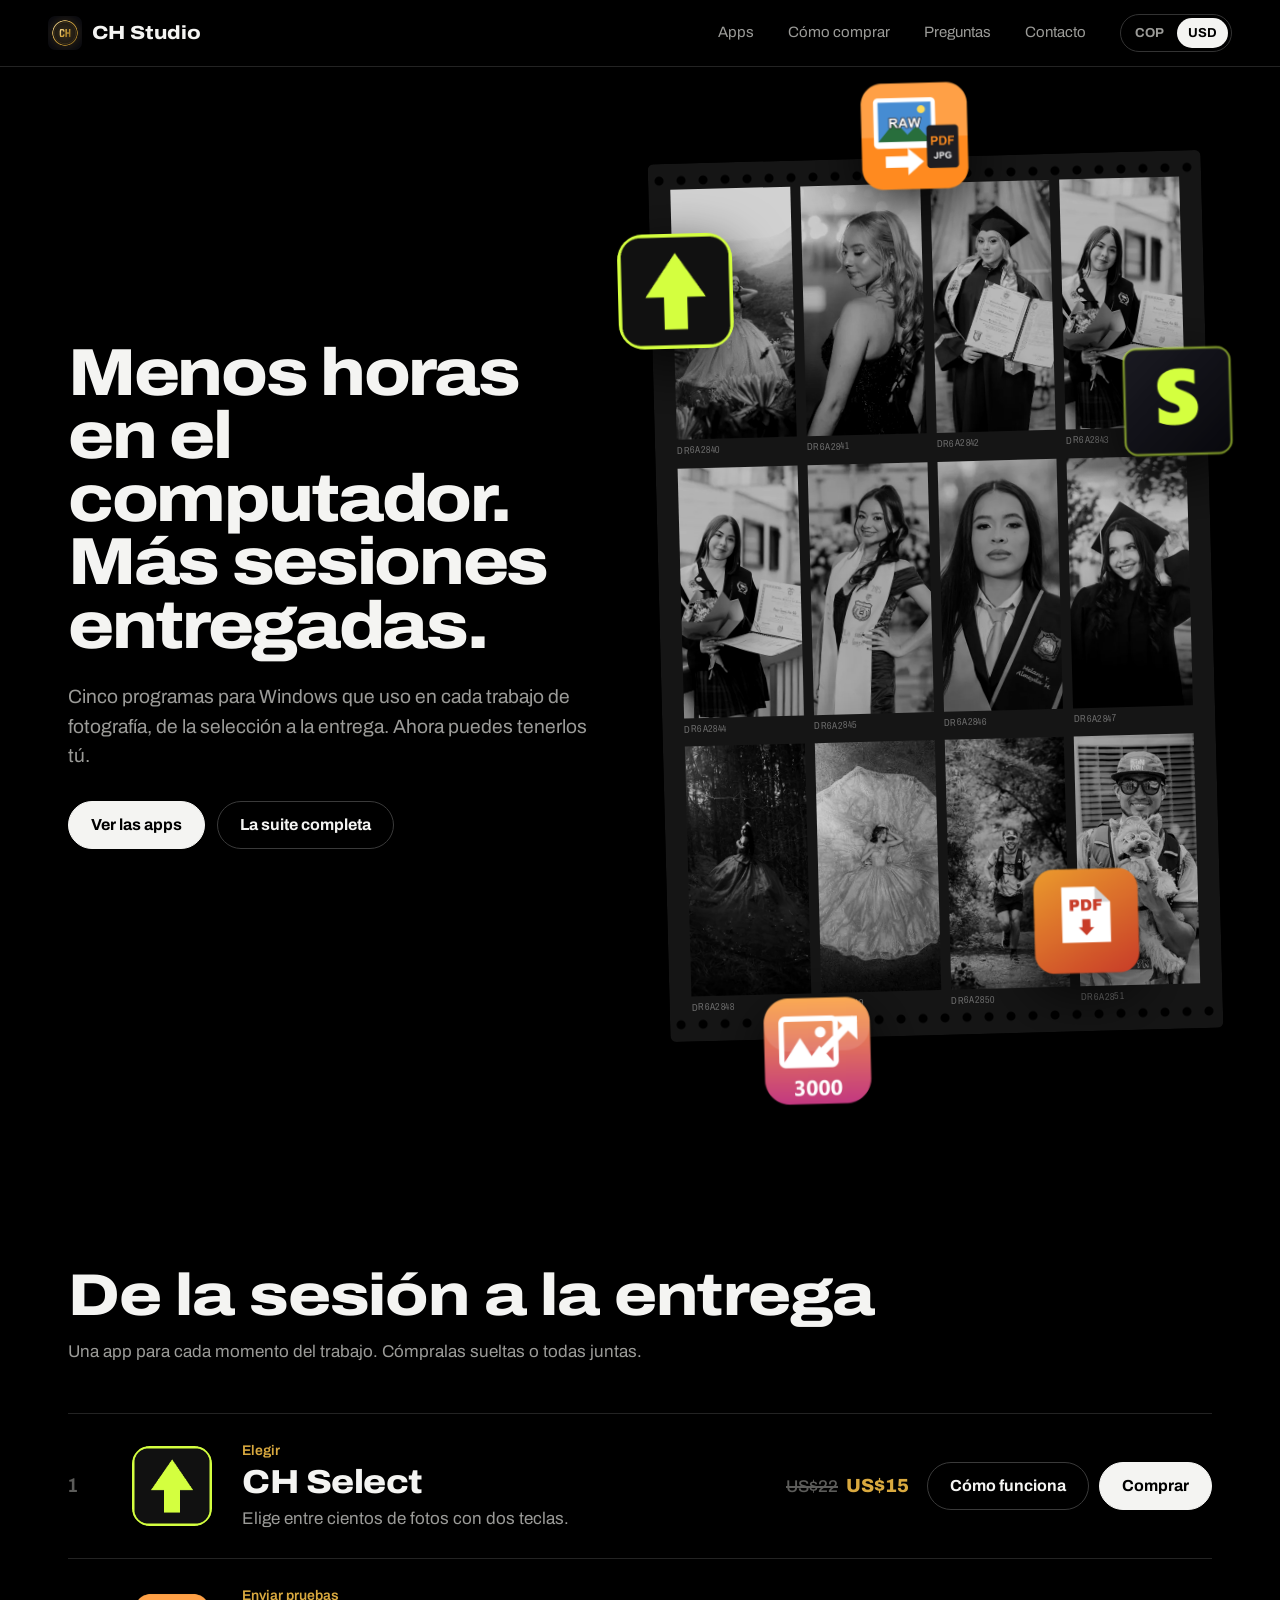
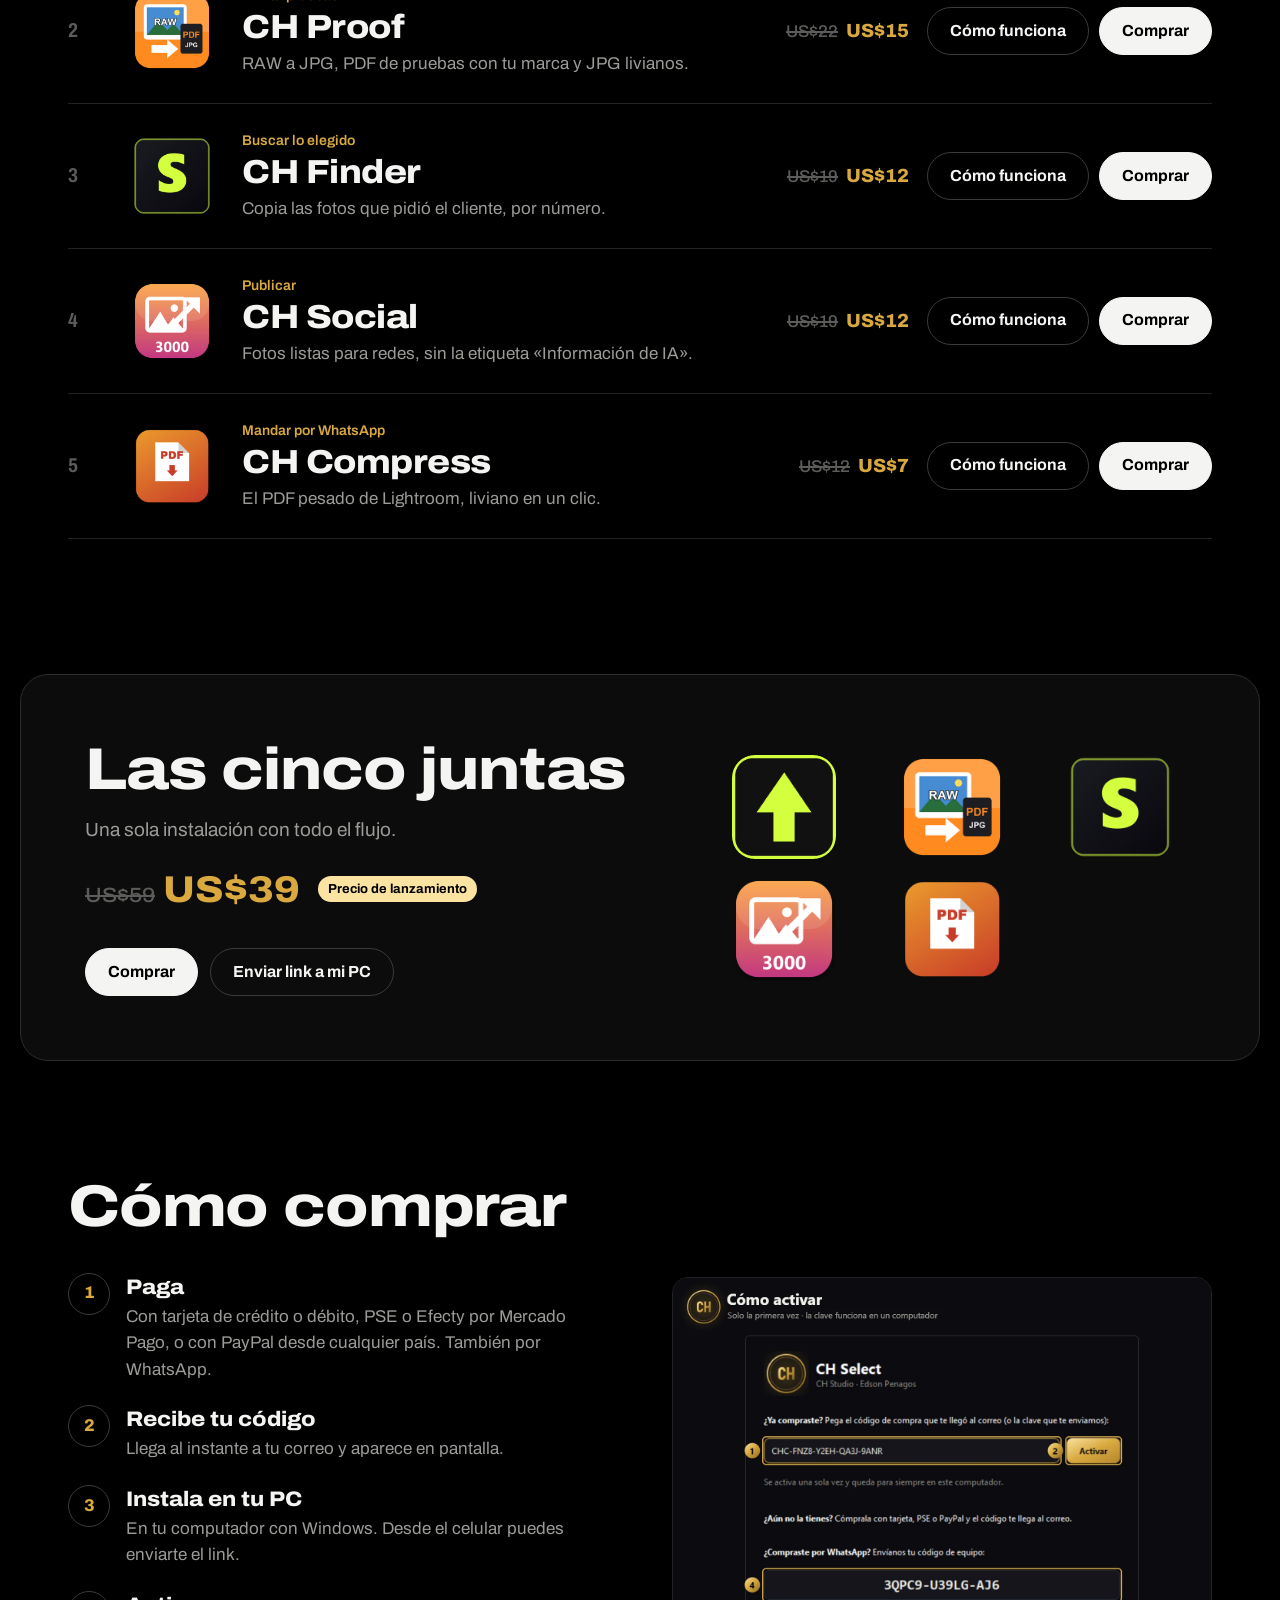
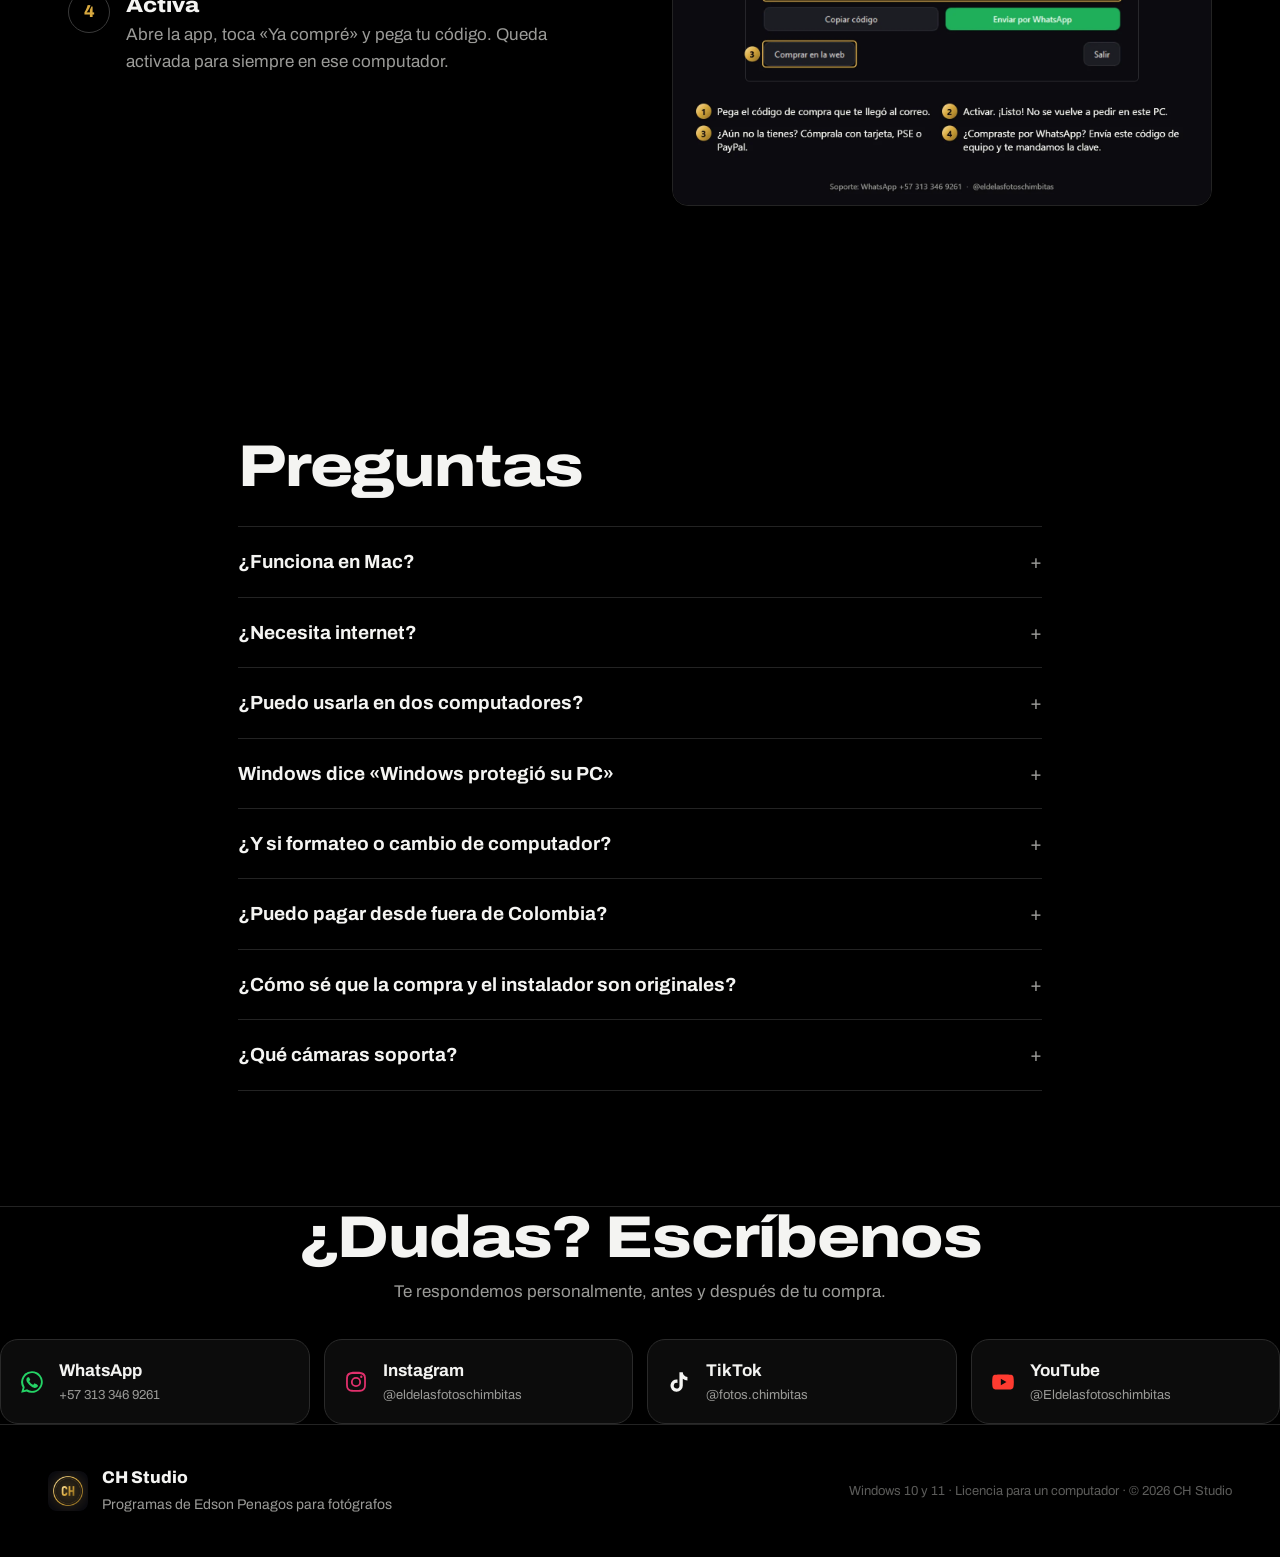
==== commit 654deba7: "Videos con cierre 'Descargala aqui', seccion de contacto y guias sin deformar Co-Authored-By: Claude" ====
--- a/index.html
+++ b/index.html
@@ -18,7 +18,7 @@
 <body>
 <header class="barra">
   <div class="izq"><a class="marca" href="index.html" aria-label="CH Studio, inicio"><img src="img/ch.png" alt="" width="34" height="34"><span>CH Studio</span></a></div>
-  <nav><a href="#apps">Apps</a><a href="#comprar-como">Cómo comprar</a><a href="#preguntas">Preguntas</a><div class="moneda" role="group" aria-label="Moneda"><button type="button" data-moneda="cop" aria-pressed="true">COP</button><button type="button" data-moneda="usd" aria-pressed="false">USD</button></div></nav>
+  <nav><a href="#apps">Apps</a><a href="#comprar-como">Cómo comprar</a><a href="#preguntas">Preguntas</a><a href="#contacto">Contacto</a><div class="moneda" role="group" aria-label="Moneda"><button type="button" data-moneda="cop" aria-pressed="true">COP</button><button type="button" data-moneda="usd" aria-pressed="false">USD</button></div></nav>
 </header>
 <a class="subir" href="#" aria-label="Volver arriba"><svg viewBox="0 0 24 24" width="22" height="22" aria-hidden="true"><path d="M5 15l7-7 7 7" fill="none" stroke="currentColor" stroke-width="2.2" stroke-linecap="round" stroke-linejoin="round"/></svg></a>
 
@@ -136,7 +136,7 @@
     <li><h3>Instala en tu PC</h3><p>En tu computador con Windows. Desde el celular puedes enviarte el link.</p></li>
     <li><h3>Activa</h3><p>Abre la app, toca «Ya compré» y pega tu código. Queda activada para siempre en ese computador.</p></li>
   </ol>
-  <figure class="como-img"><img src="img/guias/como-activar.webp" alt="Ventana de activación: código de equipo, botón de WhatsApp y campo para pegar la clave" loading="lazy" width="1400" height="1372"></figure>
+  <figure class="como-img"><a href="img/guias/como-activar.webp" target="_blank" rel="noopener"><img src="img/guias/como-activar.webp" alt="Ventana de activación: código de equipo, botón de WhatsApp y campo para pegar la clave" loading="lazy" width="1400" height="1372"></a></figure>
 </section>
 
 <section id="preguntas" class="faq">
@@ -151,12 +151,14 @@
   <details><summary>¿Qué cámaras soporta?</summary><p>JPG y RAW de Canon, Nikon, Sony, Fujifilm, Panasonic, Olympus, Pentax, Samsung y DNG.</p></details>
 </section>
 </main>
+<section class="contacto" id="contacto" aria-labelledby="contacto-titulo">
+  <h2 id="contacto-titulo">¿Dudas? Escríbenos</h2>
+  <p>Te respondemos personalmente, antes y después de tu compra.</p>
+  <div class="contacto-lista"><a class="contacto-item c-wa" href="https://wa.me/573133469261" target="_blank" rel="noopener"><svg viewBox="0 0 24 24" width="26" height="26" aria-hidden="true" fill="currentColor"><path d="M12 2a10 10 0 0 0-8.6 15.1L2 22l5-1.3A10 10 0 1 0 12 2Zm0 18.2a8.2 8.2 0 0 1-4.2-1.2l-.3-.2-3 .8.8-2.9-.2-.3A8.2 8.2 0 1 1 12 20.2Zm4.5-6.1c-.2-.1-1.5-.7-1.7-.8-.2-.1-.4-.1-.6.1l-.8 1c-.1.2-.3.2-.5.1a6.7 6.7 0 0 1-3.3-2.9c-.3-.4.2-.4.7-1.4.1-.2 0-.3 0-.4l-.8-1.8c-.2-.5-.4-.4-.6-.4h-.5a1 1 0 0 0-.7.3 3 3 0 0 0-.9 2.2 5.2 5.2 0 0 0 1.1 2.7 11.8 11.8 0 0 0 4.5 4c1.7.7 2.3.8 3.2.6a2.6 2.6 0 0 0 1.7-1.2 2.1 2.1 0 0 0 .1-1.2c0-.1-.2-.2-.4-.3Z"/></svg><span><b>WhatsApp</b><small>+57 313 346 9261</small></span></a><a class="contacto-item c-ig" href="https://www.instagram.com/eldelasfotoschimbitas" target="_blank" rel="noopener"><svg viewBox="0 0 24 24" width="26" height="26" aria-hidden="true" fill="currentColor"><path d="M12 7.3A4.7 4.7 0 1 0 16.7 12 4.7 4.7 0 0 0 12 7.3Zm0 7.7a3 3 0 1 1 3-3 3 3 0 0 1-3 3Zm6-7.9a1.1 1.1 0 1 1-1.1-1.1A1.1 1.1 0 0 1 18 7.1ZM21.1 8a5.4 5.4 0 0 0-1.5-3.8A5.4 5.4 0 0 0 15.8 2.7c-1.5-.1-6.1-.1-7.6 0A5.4 5.4 0 0 0 4.4 4.2 5.4 5.4 0 0 0 2.9 8c-.1 1.5-.1 6.1 0 7.6a5.4 5.4 0 0 0 1.5 3.8 5.4 5.4 0 0 0 3.8 1.5c1.5.1 6.1.1 7.6 0a5.4 5.4 0 0 0 3.8-1.5 5.4 5.4 0 0 0 1.5-3.8c.1-1.5.1-6.1 0-7.6Zm-2 9.3a3.1 3.1 0 0 1-1.7 1.7c-1.2.5-4 .4-5.4.4s-4.2.1-5.4-.4a3.1 3.1 0 0 1-1.7-1.7c-.5-1.2-.4-4-.4-5.3s-.1-4.2.4-5.4A3.1 3.1 0 0 1 6.6 5c1.2-.5 4-.4 5.4-.4s4.2-.1 5.4.4A3.1 3.1 0 0 1 19.1 6.7c.5 1.2.4 4 .4 5.4s.1 4.1-.4 5.2Z"/></svg><span><b>Instagram</b><small>@eldelasfotoschimbitas</small></span></a><a class="contacto-item c-tt" href="https://www.tiktok.com/@fotos.chimbitas" target="_blank" rel="noopener"><svg viewBox="0 0 24 24" width="26" height="26" aria-hidden="true" fill="currentColor"><path d="M16.6 5.8A4.3 4.3 0 0 1 15.5 3h-3.1v12.4a2.6 2.6 0 1 1-1.8-2.5V9.7a5.7 5.7 0 1 0 4.9 5.7V9.1a7.4 7.4 0 0 0 4.3 1.4V7.4a4.3 4.3 0 0 1-3.2-1.6Z"/></svg><span><b>TikTok</b><small>@fotos.chimbitas</small></span></a><a class="contacto-item c-yt" href="https://www.youtube.com/@Eldelasfotoschimbitas" target="_blank" rel="noopener"><svg viewBox="0 0 24 24" width="26" height="26" aria-hidden="true" fill="currentColor"><path d="M21.6 7.2a2.5 2.5 0 0 0-1.8-1.8C18.3 5 12 5 12 5s-6.3 0-7.8.4A2.5 2.5 0 0 0 2.4 7.2 26 26 0 0 0 2 12a26 26 0 0 0 .4 4.8 2.5 2.5 0 0 0 1.8 1.8c1.5.4 7.8.4 7.8.4s6.3 0 7.8-.4a2.5 2.5 0 0 0 1.8-1.8A26 26 0 0 0 22 12a26 26 0 0 0-.4-4.8ZM10 15V9l5.2 3Z"/></svg><span><b>YouTube</b><small>@Eldelasfotoschimbitas</small></span></a></div>
+</section>
 <footer class="pie">
   <div><img src="img/ch.png" alt="" width="40" height="40"><p>CH Studio<br><span>Programas de Edson Penagos para fotógrafos</span></p></div>
-  <div class="pie-links">
-    <a href="https://wa.me/573133469261" target="_blank" rel="noopener">WhatsApp +57 313 346 9261</a>
-    <a href="https://www.instagram.com/eldelasfotoschimbitas" target="_blank" rel="noopener">Instagram @eldelasfotoschimbitas</a>
-  </div>
+  <p class="pie-legal">Windows 10 y 11 · Licencia para un computador · © 2026 CH Studio</p>
 </footer>
 
 <dialog id="compra" aria-labelledby="compra-titulo">
--- a/estilo.css
+++ b/estilo.css
@@ -404,3 +404,23 @@
 .codigo-compra code { font: 800 clamp(20px, 4vw, 30px) Consolas, monospace; letter-spacing: .06em; color: var(--oro-claro);
   background: #121212; border: 1px solid var(--oro); border-radius: 14px; padding: 16px 20px; }
 .g-pasos { text-align: left; max-width: 420px; margin: 36px auto 0; color: var(--gris); line-height: 1.8; }
+
+/* ---------- imágenes de guía sin deformar ---------- */
+.como-img img, .guia img { height: auto; }
+
+/* ---------- contacto ---------- */
+.contacto { text-align: center; border-top: 1px solid var(--linea); }
+.contacto > p { color: var(--gris); margin-top: 12px; }
+.contacto-lista { display: grid; grid-template-columns: repeat(4, 1fr); gap: 14px; margin-top: 34px; text-align: left; }
+.contacto-item {
+  display: flex; align-items: center; gap: 14px; padding: 18px; border: 1px solid #2a2a2a; border-radius: 18px;
+  text-decoration: none; background: var(--panel); transition: border-color .15s, transform .15s;
+}
+.contacto-item:hover { border-color: var(--blanco); transform: translateY(-2px); }
+.contacto-item svg { flex: none; }
+.contacto-item b { display: block; font-size: 17px; }
+.contacto-item small { display: block; color: var(--gris); font-size: 13px; overflow-wrap: anywhere; }
+.c-wa svg { color: #25d366; } .c-ig svg { color: #e1306c; } .c-tt svg { color: #f4f4f2; } .c-yt svg { color: #ff3b30; }
+.pie-legal { color: var(--gris-2); font-size: 13px; }
+@media (max-width: 900px) { .contacto-lista { grid-template-columns: 1fr 1fr; } }
+@media (max-width: 480px) { .contacto-lista { grid-template-columns: 1fr; } }
